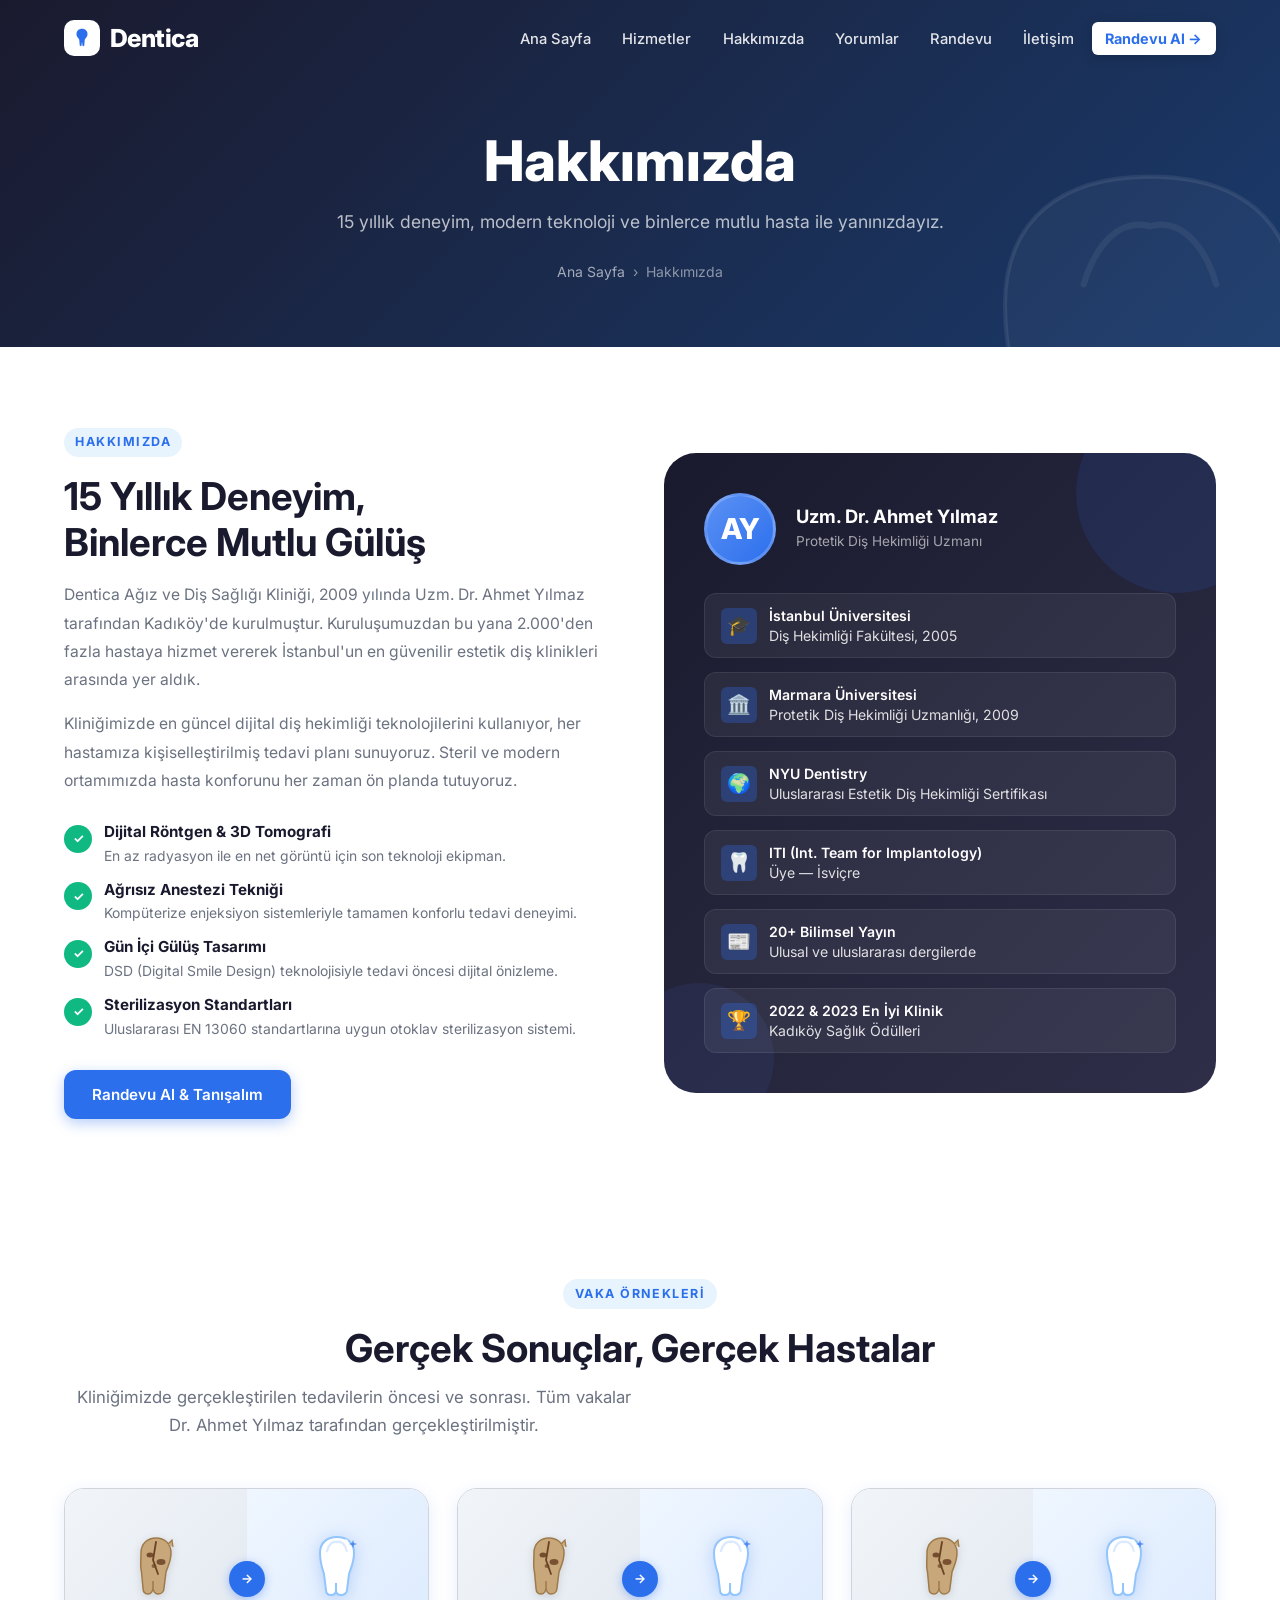
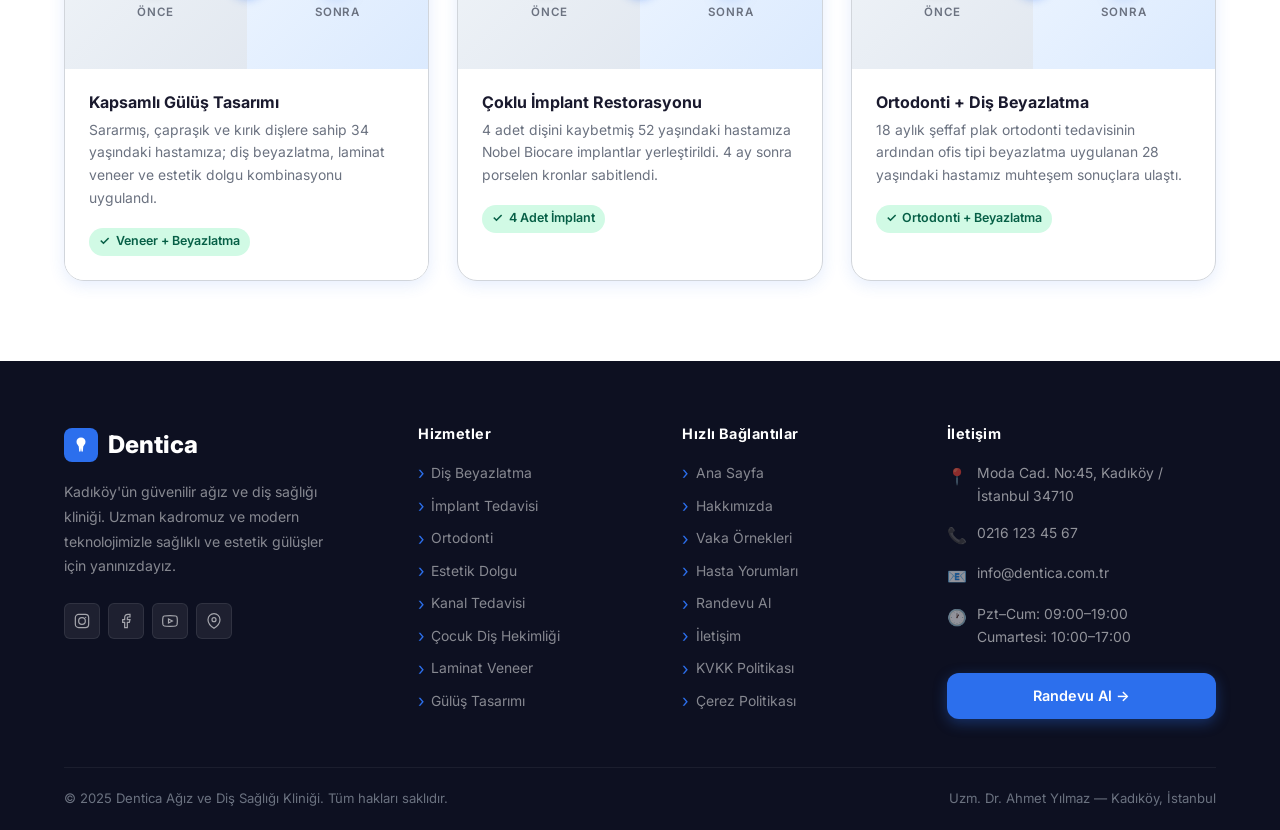
==== hakkimizda.html @ 95820d21 "Çok sayfalı yapıya geçildi, header temizlendi - Thermal teeth header'dan kaldırıldı - Sayfa arka pla" ====
<!DOCTYPE html>
<html lang="tr">
<head>
  <meta charset="UTF-8" />
  <meta name="viewport" content="width=device-width, initial-scale=1.0" />
  <meta name="description" content="Dentica hakkında — Kadıköy'de 15 yıldır hizmet veren Uzm. Dr. Ahmet Yılmaz ve ekibimizle tanışın." />
  <meta name="keywords" content="dentica hakkında, dr ahmet yılmaz, kadıköy diş kliniği, vaka örnekleri, önce sonra" />
  <meta property="og:title" content="Hakkımızda | Dentica Ağız ve Diş Sağlığı" />
  <meta property="og:description" content="15 yıllık deneyim ve binlerce mutlu hasta. Dentica kliniği ve uzman kadromuz hakkında bilgi alın." />
  <meta property="og:type" content="website" />
  <title>Hakkımızda | Dentica</title>
  <link rel="preconnect" href="https://fonts.googleapis.com" />
  <link rel="preconnect" href="https://fonts.gstatic.com" crossorigin />
  <link href="https://fonts.googleapis.com/css2?family=Inter:wght@400;500;600;700;800&display=swap" rel="stylesheet" />
  <link rel="stylesheet" href="css/style.css" />
  <style>
    body { font-family: 'Inter', var(--font-sans); }
  </style>
</head>
<body>

<!-- Decorative background tooth -->
<div class="bg-tooth-deco" aria-hidden="true">
  <svg viewBox="0 0 200 280" fill="none" xmlns="http://www.w3.org/2000/svg">
    <path d="M30 70C30 28 58 8 100 8C142 8 170 28 170 70C170 104 158 124 150 148L142 232C142 244 132 252 120 252C108 252 102 244 102 232L102 200L102 232C102 244 92 252 80 252C68 252 58 244 58 232L50 148C42 124 30 104 30 70Z" fill="white" fill-opacity="0.04" stroke="white" stroke-opacity="0.08" stroke-width="2"/>
    <path d="M68 60C74 40 86 28 100 32C114 28 126 40 132 60" stroke="white" stroke-opacity="0.06" stroke-width="3" fill="none" stroke-linecap="round"/>
  </svg>
</div>

<!-- ═══════════════════════════════════════════════════════════
     HEADER / NAVIGATION
═══════════════════════════════════════════════════════════ -->
<header id="header" role="banner">
  <div class="container">
    <nav class="nav-inner" role="navigation" aria-label="Ana navigasyon">

      <a href="index.html" class="nav-logo" aria-label="Dentica Ana Sayfa">
        <div class="logo-icon">
          <svg width="22" height="22" viewBox="0 0 24 24" fill="none">
            <path d="M12 2C8.5 2 6 4.5 6 7.5c0 1.5.5 3 1.5 4L9 14l.5 6c0 .5.5 1 1 1s1-.5 1-1l.5-4 .5 4c0 .5.5 1 1 1s1-.5 1-1L15 14l1.5-2.5c1-1 1.5-2.5 1.5-4C18 4.5 15.5 2 12 2z" fill="#2C6FED"/>
          </svg>
        </div>
        Dentica
      </a>

      <ul class="nav-links" role="list">
        <li><a href="index.html">Ana Sayfa</a></li>
        <li><a href="hizmetler.html">Hizmetler</a></li>
        <li><a href="hakkimizda.html">Hakkımızda</a></li>
        <li><a href="yorumlar.html">Yorumlar</a></li>
        <li><a href="randevu.html">Randevu</a></li>
        <li><a href="iletisim.html">İletişim</a></li>
        <li><a href="randevu.html" class="nav-cta">Randevu Al →</a></li>
      </ul>

      <button class="hamburger" id="hamburger" aria-label="Menüyü aç/kapat" aria-expanded="false">
        <span></span>
        <span></span>
        <span></span>
      </button>

    </nav>
  </div>
</header>

<!-- Mobile Navigation Overlay -->
<nav class="mobile-nav" id="mobileNav" aria-label="Mobil navigasyon">
  <a href="index.html">Ana Sayfa</a>
  <a href="hizmetler.html">Hizmetler</a>
  <a href="hakkimizda.html">Hakkımızda</a>
  <a href="yorumlar.html">Yorumlar</a>
  <a href="hakkimizda.html#beforeafter">Vaka Örnekleri</a>
  <a href="iletisim.html">İletişim</a>
  <a href="randevu.html" class="btn btn-primary btn-lg">Randevu Al →</a>
</nav>


<!-- ═══════════════════════════════════════════════════════════
     PAGE HERO BANNER
═══════════════════════════════════════════════════════════ -->
<section class="page-hero-banner">
  <div class="container">
    <h1 class="page-hero-title">Hakkımızda</h1>
    <p class="page-hero-sub">15 yıllık deneyim, modern teknoloji ve binlerce mutlu hasta ile yanınızdayız.</p>
    <nav class="breadcrumb" aria-label="Breadcrumb">
      <a href="index.html">Ana Sayfa</a>
      <span aria-hidden="true">›</span>
      <span>Hakkımızda</span>
    </nav>
  </div>
</section>


<!-- ═══════════════════════════════════════════════════════════
     ABOUT
═══════════════════════════════════════════════════════════ -->
<section id="about" aria-labelledby="about-title">
  <div class="container">
    <div class="grid-2">

      <!-- Left: Text -->
      <div class="about-text reveal-left">
        <span class="section-label">Hakkımızda</span>
        <h2 class="section-title" id="about-title">
          15 Yıllık Deneyim,<br>Binlerce Mutlu Gülüş
        </h2>
        <p>
          Dentica Ağız ve Diş Sağlığı Kliniği, 2009 yılında Uzm. Dr. Ahmet Yılmaz tarafından Kadıköy'de kurulmuştur. Kuruluşumuzdan bu yana 2.000'den fazla hastaya hizmet vererek İstanbul'un en güvenilir estetik diş klinikleri arasında yer aldık.
        </p>
        <p>
          Kliniğimizde en güncel dijital diş hekimliği teknolojilerini kullanıyor, her hastamıza kişiselleştirilmiş tedavi planı sunuyoruz. Steril ve modern ortamımızda hasta konforunu her zaman ön planda tutuyoruz.
        </p>

        <div class="about-features">
          <div class="about-feature">
            <div class="about-feature-icon" aria-hidden="true">✓</div>
            <div class="about-feature-text">
              <h4>Dijital Röntgen &amp; 3D Tomografi</h4>
              <p>En az radyasyon ile en net görüntü için son teknoloji ekipman.</p>
            </div>
          </div>
          <div class="about-feature">
            <div class="about-feature-icon" aria-hidden="true">✓</div>
            <div class="about-feature-text">
              <h4>Ağrısız Anestezi Tekniği</h4>
              <p>Kompüterize enjeksiyon sistemleriyle tamamen konforlu tedavi deneyimi.</p>
            </div>
          </div>
          <div class="about-feature">
            <div class="about-feature-icon" aria-hidden="true">✓</div>
            <div class="about-feature-text">
              <h4>Gün İçi Gülüş Tasarımı</h4>
              <p>DSD (Digital Smile Design) teknolojisiyle tedavi öncesi dijital önizleme.</p>
            </div>
          </div>
          <div class="about-feature">
            <div class="about-feature-icon" aria-hidden="true">✓</div>
            <div class="about-feature-text">
              <h4>Sterilizasyon Standartları</h4>
              <p>Uluslararası EN 13060 standartlarına uygun otoklav sterilizasyon sistemi.</p>
            </div>
          </div>
        </div>

        <a href="randevu.html" class="btn btn-primary">
          Randevu Al &amp; Tanışalım
        </a>
      </div>

      <!-- Right: Credentials Box -->
      <div class="reveal-right">
        <div class="credentials-box">
          <div class="doctor-info">
            <div class="doctor-avatar" aria-hidden="true">AY</div>
            <div class="doctor-meta">
              <h3>Uzm. Dr. Ahmet Yılmaz</h3>
              <p>Protetik Diş Hekimliği Uzmanı</p>
            </div>
          </div>

          <div class="credentials-list" role="list">

            <div class="credential-item" role="listitem">
              <div class="cred-icon" aria-hidden="true">🎓</div>
              <div class="cred-text">
                <strong>İstanbul Üniversitesi</strong><br>
                Diş Hekimliği Fakültesi, 2005
              </div>
            </div>

            <div class="credential-item" role="listitem">
              <div class="cred-icon" aria-hidden="true">🏛️</div>
              <div class="cred-text">
                <strong>Marmara Üniversitesi</strong><br>
                Protetik Diş Hekimliği Uzmanlığı, 2009
              </div>
            </div>

            <div class="credential-item" role="listitem">
              <div class="cred-icon" aria-hidden="true">🌍</div>
              <div class="cred-text">
                <strong>NYU Dentistry</strong><br>
                Uluslararası Estetik Diş Hekimliği Sertifikası
              </div>
            </div>

            <div class="credential-item" role="listitem">
              <div class="cred-icon" aria-hidden="true">🦷</div>
              <div class="cred-text">
                <strong>ITI (Int. Team for Implantology)</strong><br>
                Üye — İsviçre
              </div>
            </div>

            <div class="credential-item" role="listitem">
              <div class="cred-icon" aria-hidden="true">📰</div>
              <div class="cred-text">
                <strong>20+ Bilimsel Yayın</strong><br>
                Ulusal ve uluslararası dergilerde
              </div>
            </div>

            <div class="credential-item" role="listitem">
              <div class="cred-icon" aria-hidden="true">🏆</div>
              <div class="cred-text">
                <strong>2022 &amp; 2023 En İyi Klinik</strong><br>
                Kadıköy Sağlık Ödülleri
              </div>
            </div>

          </div>
        </div>
      </div>

    </div>
  </div>
</section>


<!-- ═══════════════════════════════════════════════════════════
     BEFORE / AFTER
═══════════════════════════════════════════════════════════ -->
<section id="beforeafter" aria-labelledby="ba-title">
  <div class="container">

    <div class="ba-header reveal">
      <span class="section-label">Vaka Örnekleri</span>
      <h2 class="section-title" id="ba-title">Gerçek Sonuçlar, Gerçek Hastalar</h2>
      <p class="section-subtitle">
        Kliniğimizde gerçekleştirilen tedavilerin öncesi ve sonrası. Tüm vakalar Dr. Ahmet Yılmaz tarafından gerçekleştirilmiştir.
      </p>
    </div>

    <div class="ba-grid stagger">

      <!-- Case 1 -->
      <article class="ba-card reveal">
        <div class="ba-visual">
          <div class="ba-before">
            <svg class="tooth-icon" viewBox="0 0 44 60" fill="none" xmlns="http://www.w3.org/2000/svg" aria-hidden="true">
              <path d="M7 17C7 7 14 2 22 2C30 2 37 7 37 17C37 25 34 30 32 36L30 52C30 56 27 58 24 58C21 58 19 55 19 52L19 45L19 52C19 55 17 58 14 58C11 58 9 56 9 52L7.5 36C6 30 7 25 7 17Z" fill="#C8A87A" stroke="#9E7A4A" stroke-width="1.5"/>
              <ellipse cx="16" cy="19" rx="3.5" ry="2.5" fill="#6B4226" opacity="0.9"/>
              <ellipse cx="27" cy="26" rx="4.5" ry="3" fill="#6B4226" opacity="0.85"/>
              <ellipse cx="20" cy="30" rx="2.5" ry="2" fill="#6B4226" opacity="0.7"/>
              <path d="M22 6L19 24L24 38" stroke="#6B4226" stroke-width="1.8" stroke-linecap="round" fill="none"/>
              <path d="M34 8L38 4L39 11" fill="#C8A87A" stroke="#9E7A4A" stroke-width="1.2"/>
            </svg>
            <p>Önce</p>
          </div>
          <div class="ba-divider" aria-hidden="true">→</div>
          <div class="ba-after">
            <svg class="tooth-icon" viewBox="0 0 44 60" fill="none" xmlns="http://www.w3.org/2000/svg" aria-hidden="true">
              <path d="M5 17C5 6 13 1 22 1C31 1 39 6 39 17C39 26 36 32 34 38L32 54C32 57 29 59 26 59C23 59 21 57 21 54L21 47L21 54C21 57 19 59 16 59C13 59 11 57 11 54L9 38C7 32 5 26 5 17Z" fill="white" stroke="#93C5FD" stroke-width="2"/>
              <path d="M12 15C14 8 18 5 22 6C26 5 30 8 32 15" stroke="#DBEAFE" stroke-width="2.5" fill="none" stroke-linecap="round"/>
              <path d="M31 5C34 10 35 18 34 24" stroke="white" stroke-width="3.5" stroke-linecap="round" opacity="0.9"/>
              <path d="M38 4L39 7L42 8L39 9L38 12L37 9L34 8L37 7Z" fill="#2C6FED" opacity="0.75"/>
            </svg>
            <p>Sonra</p>
          </div>
        </div>
        <div class="ba-content">
          <h4>Kapsamlı Gülüş Tasarımı</h4>
          <p>
            Sararmış, çapraşık ve kırık dişlere sahip 34 yaşındaki hastamıza; diş beyazlatma, laminat veneer ve estetik dolgu kombinasyonu uygulandı.
          </p>
          <span class="ba-badge">
            <span aria-hidden="true">✓</span> Veneer + Beyazlatma
          </span>
        </div>
      </article>

      <!-- Case 2 -->
      <article class="ba-card reveal">
        <div class="ba-visual">
          <div class="ba-before">
            <svg class="tooth-icon" viewBox="0 0 44 60" fill="none" xmlns="http://www.w3.org/2000/svg" aria-hidden="true">
              <path d="M7 17C7 7 14 2 22 2C30 2 37 7 37 17C37 25 34 30 32 36L30 52C30 56 27 58 24 58C21 58 19 55 19 52L19 45L19 52C19 55 17 58 14 58C11 58 9 56 9 52L7.5 36C6 30 7 25 7 17Z" fill="#C8A87A" stroke="#9E7A4A" stroke-width="1.5"/>
              <ellipse cx="16" cy="19" rx="3.5" ry="2.5" fill="#6B4226" opacity="0.9"/>
              <ellipse cx="27" cy="26" rx="4.5" ry="3" fill="#6B4226" opacity="0.85"/>
              <ellipse cx="20" cy="30" rx="2.5" ry="2" fill="#6B4226" opacity="0.7"/>
              <path d="M22 6L19 24L24 38" stroke="#6B4226" stroke-width="1.8" stroke-linecap="round" fill="none"/>
              <path d="M34 8L38 4L39 11" fill="#C8A87A" stroke="#9E7A4A" stroke-width="1.2"/>
            </svg>
            <p>Önce</p>
          </div>
          <div class="ba-divider" aria-hidden="true">→</div>
          <div class="ba-after">
            <svg class="tooth-icon" viewBox="0 0 44 60" fill="none" xmlns="http://www.w3.org/2000/svg" aria-hidden="true">
              <path d="M5 17C5 6 13 1 22 1C31 1 39 6 39 17C39 26 36 32 34 38L32 54C32 57 29 59 26 59C23 59 21 57 21 54L21 47L21 54C21 57 19 59 16 59C13 59 11 57 11 54L9 38C7 32 5 26 5 17Z" fill="white" stroke="#93C5FD" stroke-width="2"/>
              <path d="M12 15C14 8 18 5 22 6C26 5 30 8 32 15" stroke="#DBEAFE" stroke-width="2.5" fill="none" stroke-linecap="round"/>
              <path d="M31 5C34 10 35 18 34 24" stroke="white" stroke-width="3.5" stroke-linecap="round" opacity="0.9"/>
              <path d="M38 4L39 7L42 8L39 9L38 12L37 9L34 8L37 7Z" fill="#2C6FED" opacity="0.75"/>
            </svg>
            <p>Sonra</p>
          </div>
        </div>
        <div class="ba-content">
          <h4>Çoklu İmplant Restorasyonu</h4>
          <p>
            4 adet dişini kaybetmiş 52 yaşındaki hastamıza Nobel Biocare implantlar yerleştirildi. 4 ay sonra porselen kronlar sabitlendi.
          </p>
          <span class="ba-badge">
            <span aria-hidden="true">✓</span> 4 Adet İmplant
          </span>
        </div>
      </article>

      <!-- Case 3 -->
      <article class="ba-card reveal">
        <div class="ba-visual">
          <div class="ba-before">
            <svg class="tooth-icon" viewBox="0 0 44 60" fill="none" xmlns="http://www.w3.org/2000/svg" aria-hidden="true">
              <path d="M7 17C7 7 14 2 22 2C30 2 37 7 37 17C37 25 34 30 32 36L30 52C30 56 27 58 24 58C21 58 19 55 19 52L19 45L19 52C19 55 17 58 14 58C11 58 9 56 9 52L7.5 36C6 30 7 25 7 17Z" fill="#C8A87A" stroke="#9E7A4A" stroke-width="1.5"/>
              <ellipse cx="16" cy="19" rx="3.5" ry="2.5" fill="#6B4226" opacity="0.9"/>
              <ellipse cx="27" cy="26" rx="4.5" ry="3" fill="#6B4226" opacity="0.85"/>
              <ellipse cx="20" cy="30" rx="2.5" ry="2" fill="#6B4226" opacity="0.7"/>
              <path d="M22 6L19 24L24 38" stroke="#6B4226" stroke-width="1.8" stroke-linecap="round" fill="none"/>
              <path d="M34 8L38 4L39 11" fill="#C8A87A" stroke="#9E7A4A" stroke-width="1.2"/>
            </svg>
            <p>Önce</p>
          </div>
          <div class="ba-divider" aria-hidden="true">→</div>
          <div class="ba-after">
            <svg class="tooth-icon" viewBox="0 0 44 60" fill="none" xmlns="http://www.w3.org/2000/svg" aria-hidden="true">
              <path d="M5 17C5 6 13 1 22 1C31 1 39 6 39 17C39 26 36 32 34 38L32 54C32 57 29 59 26 59C23 59 21 57 21 54L21 47L21 54C21 57 19 59 16 59C13 59 11 57 11 54L9 38C7 32 5 26 5 17Z" fill="white" stroke="#93C5FD" stroke-width="2"/>
              <path d="M12 15C14 8 18 5 22 6C26 5 30 8 32 15" stroke="#DBEAFE" stroke-width="2.5" fill="none" stroke-linecap="round"/>
              <path d="M31 5C34 10 35 18 34 24" stroke="white" stroke-width="3.5" stroke-linecap="round" opacity="0.9"/>
              <path d="M38 4L39 7L42 8L39 9L38 12L37 9L34 8L37 7Z" fill="#2C6FED" opacity="0.75"/>
            </svg>
            <p>Sonra</p>
          </div>
        </div>
        <div class="ba-content">
          <h4>Ortodonti + Diş Beyazlatma</h4>
          <p>
            18 aylık şeffaf plak ortodonti tedavisinin ardından ofis tipi beyazlatma uygulanan 28 yaşındaki hastamız muhteşem sonuçlara ulaştı.
          </p>
          <span class="ba-badge">
            <span aria-hidden="true">✓</span> Ortodonti + Beyazlatma
          </span>
        </div>
      </article>

    </div>
  </div>
</section>


<!-- ═══════════════════════════════════════════════════════════
     FOOTER
═══════════════════════════════════════════════════════════ -->
<footer id="footer" role="contentinfo">
  <div class="container">
    <div class="footer-grid">

      <!-- Brand -->
      <div class="footer-brand">
        <a href="index.html" class="footer-logo" aria-label="Dentica Ana Sayfa">
          <div class="footer-logo-icon" aria-hidden="true">
            <svg width="18" height="18" viewBox="0 0 24 24" fill="none">
              <path d="M12 2C8.5 2 6 4.5 6 7.5c0 1.5.5 3 1.5 4L9 14l.5 6c0 .5.5 1 1 1s1-.5 1-1l.5-4 .5 4c0 .5.5 1 1 1s1-.5 1-1L15 14l1.5-2.5c1-1 1.5-2.5 1.5-4C18 4.5 15.5 2 12 2z" fill="white"/>
            </svg>
          </div>
          Dentica
        </a>
        <p>
          Kadıköy'ün güvenilir ağız ve diş sağlığı kliniği. Uzman kadromuz ve modern teknolojimizle sağlıklı ve estetik gülüşler için yanınızdayız.
        </p>

        <div class="footer-social" role="list" aria-label="Sosyal medya bağlantıları">
          <a href="#" class="social-link" aria-label="Instagram" role="listitem">
            <svg width="16" height="16" viewBox="0 0 24 24" fill="none" stroke="currentColor" stroke-width="1.8"><rect x="2" y="2" width="20" height="20" rx="5"/><circle cx="12" cy="12" r="5"/><circle cx="17.5" cy="6.5" r="1" fill="currentColor" stroke="none"/></svg>
          </a>
          <a href="#" class="social-link" aria-label="Facebook" role="listitem">
            <svg width="16" height="16" viewBox="0 0 24 24" fill="none" stroke="currentColor" stroke-width="1.8"><path d="M18 2h-3a5 5 0 0 0-5 5v3H7v4h3v8h4v-8h3l1-4h-4V7a1 1 0 0 1 1-1h3z"/></svg>
          </a>
          <a href="#" class="social-link" aria-label="YouTube" role="listitem">
            <svg width="16" height="16" viewBox="0 0 24 24" fill="none" stroke="currentColor" stroke-width="1.8"><path d="M22.54 6.42a2.78 2.78 0 0 0-1.95-1.96C18.88 4 12 4 12 4s-6.88 0-8.59.46A2.78 2.78 0 0 0 1.46 6.42 29 29 0 0 0 1 12a29 29 0 0 0 .46 5.58 2.78 2.78 0 0 0 1.95 1.97C5.12 20 12 20 12 20s6.88 0 8.59-.45a2.78 2.78 0 0 0 1.95-1.97A29 29 0 0 0 23 12a29 29 0 0 0-.46-5.58z"/><polygon points="9.75 15.02 15.5 12 9.75 8.98 9.75 15.02"/></svg>
          </a>
          <a href="#" class="social-link" aria-label="Google Maps" role="listitem">
            <svg width="16" height="16" viewBox="0 0 24 24" fill="none" stroke="currentColor" stroke-width="1.8"><path d="M21 10c0 7-9 13-9 13s-9-6-9-13a9 9 0 0 1 18 0z"/><circle cx="12" cy="10" r="3"/></svg>
          </a>
        </div>
      </div>

      <!-- Hizmetler -->
      <nav class="footer-col" aria-label="Hizmetler">
        <h4>Hizmetler</h4>
        <ul class="footer-links" role="list">
          <li><a href="hizmetler.html">Diş Beyazlatma</a></li>
          <li><a href="hizmetler.html">İmplant Tedavisi</a></li>
          <li><a href="hizmetler.html">Ortodonti</a></li>
          <li><a href="hizmetler.html">Estetik Dolgu</a></li>
          <li><a href="hizmetler.html">Kanal Tedavisi</a></li>
          <li><a href="hizmetler.html">Çocuk Diş Hekimliği</a></li>
          <li><a href="hizmetler.html">Laminat Veneer</a></li>
          <li><a href="hizmetler.html">Gülüş Tasarımı</a></li>
        </ul>
      </nav>

      <!-- Hızlı Bağlantılar -->
      <nav class="footer-col" aria-label="Hızlı bağlantılar">
        <h4>Hızlı Bağlantılar</h4>
        <ul class="footer-links" role="list">
          <li><a href="index.html">Ana Sayfa</a></li>
          <li><a href="hakkimizda.html">Hakkımızda</a></li>
          <li><a href="hakkimizda.html#beforeafter">Vaka Örnekleri</a></li>
          <li><a href="yorumlar.html">Hasta Yorumları</a></li>
          <li><a href="randevu.html">Randevu Al</a></li>
          <li><a href="iletisim.html">İletişim</a></li>
          <li><a href="#">KVKK Politikası</a></li>
          <li><a href="#">Çerez Politikası</a></li>
        </ul>
      </nav>

      <!-- İletişim -->
      <div class="footer-col">
        <h4>İletişim</h4>
        <address style="font-style:normal">
          <ul class="footer-contact-list" role="list">
            <li class="footer-contact-item">
              <span class="fc-icon" aria-hidden="true">📍</span>
              <span>Moda Cad. No:45, Kadıköy / İstanbul 34710</span>
            </li>
            <li class="footer-contact-item">
              <span class="fc-icon" aria-hidden="true">📞</span>
              <a href="tel:+902161234567">0216 123 45 67</a>
            </li>
            <li class="footer-contact-item">
              <span class="fc-icon" aria-hidden="true">📧</span>
              <a href="mailto:info@dentica.com.tr">info@dentica.com.tr</a>
            </li>
            <li class="footer-contact-item">
              <span class="fc-icon" aria-hidden="true">🕐</span>
              <span>Pzt–Cum: 09:00–19:00<br>Cumartesi: 10:00–17:00</span>
            </li>
          </ul>
        </address>

        <div style="margin-top:1.5rem">
          <a href="randevu.html" class="btn btn-primary" style="width:100%;justify-content:center;font-size:.9rem;padding:.7rem 1rem">
            Randevu Al →
          </a>
        </div>
      </div>

    </div><!-- /footer-grid -->

    <div class="footer-bottom">
      <p>© 2025 Dentica Ağız ve Diş Sağlığı Kliniği. Tüm hakları saklıdır.</p>
      <p>Uzm. Dr. Ahmet Yılmaz — Kadıköy, İstanbul</p>
    </div>

  </div>
</footer>


<!-- ── Scroll To Top Button ── -->
<button id="scrollTop" aria-label="Sayfanın başına dön" title="Başa dön">
  <svg width="18" height="18" viewBox="0 0 24 24" fill="none" stroke="currentColor" stroke-width="2.5" aria-hidden="true">
    <polyline points="18 15 12 9 6 15"/>
  </svg>
</button>


<script src="js/main.js"></script>
</body>
</html>
---- css/style.css ----
/* ============================================================
   Dentica - Ağız ve Diş Sağlığı Kliniği
   CSS Stylesheet — Premium Dental Clinic Theme
   ============================================================ */

/* ── CSS Custom Properties ─────────────────────────────────── */
:root {
  --primary:       #2C6FED;
  --primary-dark:  #1A4FA8;
  --primary-light: #5B91F4;
  --accent:        #E8F4FD;
  --accent-dark:   #C3DFF8;
  --white:         #FFFFFF;
  --dark:          #1A1A2E;
  --dark-mid:      #2E2E48;
  --gray:          #6B7280;
  --gray-light:    #F3F4F6;
  --gray-mid:      #D1D5DB;
  --success:       #10B981;
  --warning:       #F59E0B;
  --shadow-sm:     0 1px 3px rgba(0,0,0,.08);
  --shadow-md:     0 4px 16px rgba(44,111,237,.12);
  --shadow-lg:     0 10px 40px rgba(44,111,237,.18);
  --shadow-xl:     0 20px 60px rgba(26,26,46,.15);
  --radius-sm:     6px;
  --radius-md:     12px;
  --radius-lg:     20px;
  --radius-xl:     32px;
  --transition:    .3s cubic-bezier(.4,0,.2,1);
  --font-sans:     'Segoe UI', system-ui, -apple-system, sans-serif;
  --max-w:         1200px;
}

/* ── Reset & Base ───────────────────────────────────────────── */
*, *::before, *::after { box-sizing: border-box; margin: 0; padding: 0; }

html {
  scroll-behavior: smooth;
  font-size: 16px;
  -webkit-text-size-adjust: 100%;
}

body {
  font-family: var(--font-sans);
  color: var(--dark);
  background: var(--white);
  line-height: 1.65;
  overflow-x: hidden;
}

img { max-width: 100%; display: block; }

a {
  color: inherit;
  text-decoration: none;
  transition: color var(--transition);
}

ul { list-style: none; }

button {
  cursor: pointer;
  border: none;
  background: none;
  font-family: inherit;
}

input, textarea, select {
  font-family: inherit;
  font-size: 1rem;
}

/* ── Typography ─────────────────────────────────────────────── */
h1, h2, h3, h4, h5 {
  font-weight: 700;
  line-height: 1.2;
  color: var(--dark);
}

h1 { font-size: clamp(2rem, 5vw, 3.25rem); }
h2 { font-size: clamp(1.6rem, 3.5vw, 2.4rem); }
h3 { font-size: clamp(1.1rem, 2vw, 1.4rem); }
h4 { font-size: 1.1rem; }

p { color: var(--gray); }

.section-label {
  display: inline-block;
  font-size: .78rem;
  font-weight: 700;
  letter-spacing: .12em;
  text-transform: uppercase;
  color: var(--primary);
  background: var(--accent);
  padding: .35em .9em;
  border-radius: 50px;
  margin-bottom: 1rem;
}

.section-title {
  color: var(--dark);
  margin-bottom: .75rem;
}

.section-subtitle {
  color: var(--gray);
  font-size: 1.05rem;
  max-width: 580px;
  line-height: 1.7;
}

.text-center { text-align: center; }
.text-center .section-subtitle { margin-inline: auto; }

/* ── Layout Helpers ─────────────────────────────────────────── */
.container {
  width: 100%;
  max-width: var(--max-w);
  margin-inline: auto;
  padding-inline: 1.5rem;
}

section { padding: 5rem 0; }

.grid-2 { display: grid; grid-template-columns: 1fr 1fr; gap: 3rem; align-items: center; }
.grid-3 { display: grid; grid-template-columns: repeat(3,1fr); gap: 1.75rem; }
.grid-6 { display: grid; grid-template-columns: repeat(6,1fr); gap: 1.25rem; }

/* ── Buttons ────────────────────────────────────────────────── */
.btn {
  display: inline-flex;
  align-items: center;
  gap: .5rem;
  padding: .75rem 1.75rem;
  border-radius: var(--radius-md);
  font-size: .95rem;
  font-weight: 600;
  transition: all var(--transition);
  white-space: nowrap;
}

.btn-primary {
  background: var(--primary);
  color: var(--white);
  box-shadow: 0 4px 14px rgba(44,111,237,.35);
}

.btn-primary:hover {
  background: var(--primary-dark);
  box-shadow: 0 6px 20px rgba(44,111,237,.45);
  transform: translateY(-2px);
  color: var(--white);
}

.btn-outline {
  background: transparent;
  color: var(--white);
  border: 2px solid rgba(255,255,255,.6);
}

.btn-outline:hover {
  background: rgba(255,255,255,.12);
  border-color: var(--white);
  color: var(--white);
  transform: translateY(-2px);
}

.btn-outline-primary {
  background: transparent;
  color: var(--primary);
  border: 2px solid var(--primary);
}

.btn-outline-primary:hover {
  background: var(--primary);
  color: var(--white);
  transform: translateY(-2px);
}

.btn-lg { padding: .9rem 2.2rem; font-size: 1.05rem; }

/* ── Scroll Animations ──────────────────────────────────────── */
.reveal {
  opacity: 0;
  transform: translateY(30px);
  transition: opacity .65s ease, transform .65s ease;
}

.reveal.visible {
  opacity: 1;
  transform: none;
}

.reveal-left {
  opacity: 0;
  transform: translateX(-40px);
  transition: opacity .7s ease, transform .7s ease;
}

.reveal-left.visible {
  opacity: 1;
  transform: none;
}

.reveal-right {
  opacity: 0;
  transform: translateX(40px);
  transition: opacity .7s ease, transform .7s ease;
}

.reveal-right.visible {
  opacity: 1;
  transform: none;
}

/* stagger children */
.stagger > *:nth-child(1) { transition-delay: .05s; }
.stagger > *:nth-child(2) { transition-delay: .15s; }
.stagger > *:nth-child(3) { transition-delay: .25s; }
.stagger > *:nth-child(4) { transition-delay: .35s; }
.stagger > *:nth-child(5) { transition-delay: .45s; }
.stagger > *:nth-child(6) { transition-delay: .55s; }

/* ── Header / Navigation ────────────────────────────────────── */
#header {
  position: fixed;
  top: 0; left: 0; right: 0;
  z-index: 1000;
  transition: background var(--transition), box-shadow var(--transition), padding var(--transition);
  padding: 1.1rem 0;
}

/* ── Background Tooth Decoration ────────────────── */
.bg-tooth-deco {
  position: fixed;
  right: -80px;
  top: 50%;
  transform: translateY(-50%);
  width: 420px;
  height: 580px;
  pointer-events: none;
  z-index: 0;
  opacity: 1;
}
.bg-tooth-deco svg {
  width: 100%;
  height: 100%;
}

/* ── Page Hero Banner ────────────────────────────── */
.page-hero-banner {
  background: linear-gradient(135deg, var(--dark) 0%, #1a3a6b 100%);
  padding: 8rem 0 4rem;
  text-align: center;
}
.page-hero-title {
  color: var(--white);
  font-size: clamp(2rem, 5vw, 3.5rem);
  font-weight: 800;
  margin-bottom: 0.75rem;
}
.page-hero-sub {
  color: rgba(255,255,255,0.7);
  font-size: 1.1rem;
  margin-bottom: 1.5rem;
}
.breadcrumb {
  display: flex;
  align-items: center;
  justify-content: center;
  gap: 0.5rem;
  color: rgba(255,255,255,0.5);
  font-size: 0.875rem;
}
.breadcrumb a {
  color: rgba(255,255,255,0.6);
  text-decoration: none;
}
.breadcrumb a:hover { color: var(--white); }

#header.scrolled {
  background: rgba(255,255,255,.97);
  backdrop-filter: blur(12px);
  -webkit-backdrop-filter: blur(12px);
  box-shadow: 0 2px 20px rgba(0,0,0,.08);
  padding: .65rem 0;
}

.nav-inner {
  display: flex;
  align-items: center;
  justify-content: space-between;
  gap: 2rem;
}

.nav-logo {
  display: flex;
  align-items: center;
  gap: .6rem;
  font-size: 1.55rem;
  font-weight: 800;
  color: var(--white);
  letter-spacing: -.02em;
  transition: color var(--transition);
  flex-shrink: 0;
}

.nav-logo .logo-icon {
  width: 36px; height: 36px;
  background: var(--white);
  border-radius: 10px;
  display: flex; align-items: center; justify-content: center;
  font-size: 1.1rem;
  flex-shrink: 0;
  transition: background var(--transition);
}

#header.scrolled .nav-logo { color: var(--dark); }
#header.scrolled .nav-logo .logo-icon { background: var(--primary); }
#header.scrolled .nav-logo .logo-icon svg path { fill: var(--white); }

.nav-links {
  display: flex;
  align-items: center;
  gap: .25rem;
}

.nav-links a {
  padding: .5rem .85rem;
  border-radius: var(--radius-sm);
  font-size: .92rem;
  font-weight: 500;
  color: rgba(255,255,255,.88);
  transition: all var(--transition);
}

.nav-links a:hover,
.nav-links a.active {
  color: var(--white);
  background: rgba(255,255,255,.15);
}

#header.scrolled .nav-links a { color: var(--gray); }
#header.scrolled .nav-links a:hover,
#header.scrolled .nav-links a.active {
  color: var(--primary);
  background: var(--accent);
}

.nav-cta {
  padding: .55rem 1.4rem;
  background: var(--white);
  color: var(--primary) !important;
  border-radius: var(--radius-md);
  font-weight: 700 !important;
  font-size: .9rem !important;
  box-shadow: 0 3px 12px rgba(0,0,0,.15);
  transition: all var(--transition) !important;
}

.nav-cta:hover {
  background: var(--primary) !important;
  color: var(--white) !important;
  box-shadow: 0 6px 18px rgba(44,111,237,.4) !important;
  transform: translateY(-1px);
}

#header.scrolled .nav-cta {
  background: var(--primary);
  color: var(--white) !important;
}

#header.scrolled .nav-cta:hover {
  background: var(--primary-dark) !important;
}

/* Hamburger */
.hamburger {
  display: none;
  flex-direction: column;
  gap: 5px;
  padding: .4rem;
  border-radius: var(--radius-sm);
  transition: background var(--transition);
}

.hamburger span {
  display: block;
  width: 24px; height: 2px;
  background: var(--white);
  border-radius: 2px;
  transition: all var(--transition);
}

#header.scrolled .hamburger span { background: var(--dark); }

.hamburger.open span:nth-child(1) { transform: translateY(7px) rotate(45deg); }
.hamburger.open span:nth-child(2) { opacity: 0; transform: scaleX(0); }
.hamburger.open span:nth-child(3) { transform: translateY(-7px) rotate(-45deg); }

/* Mobile nav */
.mobile-nav {
  display: none;
  position: fixed;
  top: 0; left: 0; right: 0; bottom: 0;
  background: rgba(26,26,46,.97);
  backdrop-filter: blur(16px);
  z-index: 999;
  flex-direction: column;
  align-items: center;
  justify-content: center;
  gap: 1.5rem;
  opacity: 0;
  pointer-events: none;
  transition: opacity var(--transition);
}

.mobile-nav.open {
  display: flex;
  opacity: 1;
  pointer-events: all;
}

.mobile-nav a {
  color: var(--white);
  font-size: 1.5rem;
  font-weight: 600;
  padding: .5rem 1.5rem;
  border-radius: var(--radius-md);
  transition: all var(--transition);
}

.mobile-nav a:hover {
  background: rgba(44,111,237,.3);
  color: var(--primary-light);
}

.mobile-nav .btn-primary { margin-top: 1rem; font-size: 1.1rem; }

/* ── Hero ───────────────────────────────────────────────────── */
#hero {
  min-height: 100vh;
  display: flex;
  align-items: center;
  position: relative;
  overflow: hidden;
  background: linear-gradient(135deg, #0f1e47 0%, #1a3a7a 40%, #2c6fed 100%);
  padding-top: 80px;
}

.hero-bg-shapes {
  position: absolute;
  inset: 0;
  overflow: hidden;
  pointer-events: none;
}

.hero-shape {
  position: absolute;
  border-radius: 50%;
  opacity: .08;
  background: var(--white);
  animation: float 8s ease-in-out infinite;
}

.hero-shape-1 { width: 500px; height: 500px; top: -100px; right: -100px; animation-delay: 0s; }
.hero-shape-2 { width: 300px; height: 300px; bottom: -50px; left: 10%; animation-delay: -3s; }
.hero-shape-3 { width: 150px; height: 150px; top: 30%; right: 25%; animation-delay: -5s; opacity: .05; }

@keyframes float {
  0%, 100% { transform: translateY(0) rotate(0deg); }
  50% { transform: translateY(-25px) rotate(5deg); }
}

.hero-grid-lines {
  position: absolute;
  inset: 0;
  background-image:
    linear-gradient(rgba(255,255,255,.03) 1px, transparent 1px),
    linear-gradient(90deg, rgba(255,255,255,.03) 1px, transparent 1px);
  background-size: 60px 60px;
}

.hero-content {
  position: relative;
  z-index: 2;
  display: grid;
  grid-template-columns: 1fr 1fr;
  gap: 4rem;
  align-items: center;
  width: 100%;
  max-width: var(--max-w);
  margin-inline: auto;
  padding-inline: 1.5rem;
  padding-block: 4rem;
}

.hero-badge {
  display: inline-flex;
  align-items: center;
  gap: .5rem;
  background: rgba(255,255,255,.12);
  border: 1px solid rgba(255,255,255,.2);
  border-radius: 50px;
  padding: .45rem 1rem;
  font-size: .82rem;
  font-weight: 600;
  color: rgba(255,255,255,.9);
  letter-spacing: .05em;
  margin-bottom: 1.5rem;
  backdrop-filter: blur(8px);
}

.hero-badge .dot {
  width: 8px; height: 8px;
  background: #4ade80;
  border-radius: 50%;
  animation: pulse-dot 2s infinite;
}

@keyframes pulse-dot {
  0%, 100% { opacity: 1; transform: scale(1); }
  50% { opacity: .7; transform: scale(1.3); }
}

.hero-title {
  color: var(--white);
  font-size: clamp(2.2rem, 4.5vw, 3.6rem);
  line-height: 1.1;
  margin-bottom: 1.25rem;
}

.hero-title .highlight {
  color: #7ec8f7;
  position: relative;
  display: inline-block;
}

.hero-title .highlight::after {
  content: '';
  position: absolute;
  bottom: 2px; left: 0; right: 0;
  height: 3px;
  background: linear-gradient(90deg, #7ec8f7, transparent);
  border-radius: 2px;
}

/* ── Yeniden Typewriter ────────────────────────── */
.yeniden-cursor {
  display: inline-block;
  color: #7ec8f7;
  font-weight: 300;
  animation: cur-blink 0.65s step-end infinite;
  margin-left: 2px;
}
@keyframes cur-blink {
  0%, 100% { opacity: 1; }
  50%       { opacity: 0; }
}
/* ── Before/After Diş İkonları ─────────────────── */
.tooth-icon {
  width: 46px;
  height: 60px;
  display: block;
  filter: drop-shadow(0 2px 4px rgba(0,0,0,.12));
}
.ba-after .tooth-icon {
  filter: drop-shadow(0 2px 8px rgba(44,111,237,.25));
}

.hero-subtitle {
  color: rgba(255,255,255,.75);
  font-size: 1.1rem;
  line-height: 1.75;
  margin-bottom: 2rem;
  max-width: 480px;
}

.hero-actions {
  display: flex;
  gap: 1rem;
  flex-wrap: wrap;
}

.hero-stats {
  display: flex;
  gap: 1.5rem;
  margin-top: 2.5rem;
  flex-wrap: wrap;
}

.hero-stat {
  text-align: center;
}

.hero-stat .value {
  display: block;
  font-size: 1.6rem;
  font-weight: 800;
  color: var(--white);
  line-height: 1.1;
}

.hero-stat .label {
  font-size: .78rem;
  color: rgba(255,255,255,.6);
  font-weight: 500;
  letter-spacing: .04em;
}

.hero-stat + .hero-stat {
  border-left: 1px solid rgba(255,255,255,.15);
  padding-left: 1.5rem;
}

/* Hero visual */
.hero-visual {
  display: flex;
  justify-content: center;
  align-items: center;
  position: relative;
}

.hero-card-main {
  background: rgba(255,255,255,.1);
  border: 1px solid rgba(255,255,255,.2);
  backdrop-filter: blur(20px);
  border-radius: var(--radius-xl);
  padding: 2.5rem;
  text-align: center;
  max-width: 360px;
  width: 100%;
  position: relative;
  animation: card-float 6s ease-in-out infinite;
}

@keyframes card-float {
  0%, 100% { transform: translateY(0); }
  50% { transform: translateY(-12px); }
}

.hero-card-icon {
  width: 90px; height: 90px;
  background: linear-gradient(135deg, var(--primary-light), var(--primary));
  border-radius: var(--radius-lg);
  display: flex; align-items: center; justify-content: center;
  font-size: 2.5rem;
  margin: 0 auto 1.25rem;
  box-shadow: 0 8px 24px rgba(44,111,237,.4);
}

.hero-card-main h3 { color: var(--white); font-size: 1.25rem; margin-bottom: .5rem; }
.hero-card-main p { color: rgba(255,255,255,.7); font-size: .9rem; margin-bottom: 1.5rem; }

.hero-card-stars { color: #fbbf24; font-size: 1.1rem; margin-bottom: .35rem; letter-spacing: .1em; }
.hero-card-rating { color: rgba(255,255,255,.8); font-size: .82rem; }

.hero-badge-float {
  position: absolute;
  background: var(--white);
  border-radius: var(--radius-md);
  padding: .75rem 1rem;
  box-shadow: var(--shadow-lg);
  display: flex;
  align-items: center;
  gap: .6rem;
  font-size: .82rem;
  font-weight: 600;
  color: var(--dark);
  animation: badge-float 5s ease-in-out infinite;
}

@keyframes badge-float {
  0%, 100% { transform: translateY(0) rotate(-2deg); }
  50% { transform: translateY(-8px) rotate(2deg); }
}

.hero-badge-float.top { top: -20px; left: -30px; animation-delay: -2s; }
.hero-badge-float.bottom { bottom: -15px; right: -20px; animation-delay: -1s; }
.hero-badge-float .badge-icon { font-size: 1.4rem; }

/* ── Stats Bar ──────────────────────────────────────────────── */
#stats {
  background: var(--dark);
  padding: 2.75rem 0;
}

.stats-grid {
  display: grid;
  grid-template-columns: repeat(4, 1fr);
  gap: 1rem;
}

.stat-item {
  display: flex;
  align-items: center;
  gap: 1rem;
  padding: 1.25rem 1.5rem;
  border-radius: var(--radius-md);
  background: rgba(255,255,255,.04);
  border: 1px solid rgba(255,255,255,.07);
  transition: all var(--transition);
}

.stat-item:hover {
  background: rgba(44,111,237,.15);
  border-color: rgba(44,111,237,.3);
  transform: translateY(-3px);
}

.stat-icon {
  width: 48px; height: 48px;
  background: linear-gradient(135deg, var(--primary), var(--primary-dark));
  border-radius: var(--radius-sm);
  display: flex; align-items: center; justify-content: center;
  font-size: 1.4rem;
  flex-shrink: 0;
}

.stat-number {
  font-size: 1.85rem;
  font-weight: 800;
  color: var(--white);
  line-height: 1;
}

.stat-label {
  font-size: .8rem;
  color: rgba(255,255,255,.5);
  margin-top: .2rem;
  font-weight: 500;
  letter-spacing: .03em;
}

/* ── Services ───────────────────────────────────────────────── */
#services {
  background: var(--gray-light);
}

.services-header {
  text-align: center;
  margin-bottom: 3.5rem;
}

.services-grid {
  display: grid;
  grid-template-columns: repeat(3, 1fr);
  gap: 1.5rem;
}

.service-card {
  background: var(--white);
  border-radius: var(--radius-lg);
  padding: 2rem 1.75rem;
  box-shadow: var(--shadow-sm);
  transition: all var(--transition);
  border: 1px solid transparent;
  cursor: default;
  position: relative;
  overflow: hidden;
}

.service-card::before {
  content: '';
  position: absolute;
  top: 0; left: 0; right: 0;
  height: 3px;
  background: linear-gradient(90deg, var(--primary), var(--primary-light));
  transform: scaleX(0);
  transition: transform var(--transition);
  transform-origin: left;
}

.service-card:hover {
  box-shadow: var(--shadow-lg);
  border-color: var(--accent-dark);
  transform: translateY(-6px);
}

.service-card:hover::before { transform: scaleX(1); }

.service-icon {
  width: 60px; height: 60px;
  background: var(--accent);
  border-radius: var(--radius-md);
  display: flex; align-items: center; justify-content: center;
  font-size: 1.6rem;
  margin-bottom: 1.25rem;
  transition: all var(--transition);
}

.service-card:hover .service-icon {
  background: var(--primary);
  transform: scale(1.08);
}

.service-card h3 {
  font-size: 1.1rem;
  margin-bottom: .5rem;
  color: var(--dark);
}

.service-card p {
  font-size: .9rem;
  line-height: 1.65;
  color: var(--gray);
}

.service-link {
  display: inline-flex;
  align-items: center;
  gap: .4rem;
  margin-top: 1rem;
  font-size: .85rem;
  font-weight: 600;
  color: var(--primary);
  transition: gap var(--transition);
}

.service-link:hover { gap: .7rem; color: var(--primary-dark); }

/* ── About ──────────────────────────────────────────────────── */
#about {
  background: var(--white);
}

.about-text .section-label { margin-bottom: 1rem; }
.about-text h2 { margin-bottom: 1rem; }

.about-text p {
  font-size: .98rem;
  line-height: 1.8;
  margin-bottom: 1rem;
}

.about-features {
  display: flex;
  flex-direction: column;
  gap: .75rem;
  margin: 1.75rem 0;
}

.about-feature {
  display: flex;
  align-items: flex-start;
  gap: .75rem;
}

.about-feature-icon {
  width: 28px; height: 28px;
  background: var(--success);
  border-radius: 50%;
  display: flex; align-items: center; justify-content: center;
  color: var(--white);
  font-size: .8rem;
  font-weight: 700;
  flex-shrink: 0;
  margin-top: .1rem;
}

.about-feature-text h4 { font-size: .95rem; margin-bottom: .15rem; color: var(--dark); }
.about-feature-text p { font-size: .87rem; margin: 0; }

/* Credentials box */
.credentials-box {
  background: linear-gradient(135deg, var(--dark) 0%, var(--dark-mid) 100%);
  border-radius: var(--radius-xl);
  padding: 2.5rem;
  color: var(--white);
  position: relative;
  overflow: hidden;
}

.credentials-box::before {
  content: '';
  position: absolute;
  top: -60px; right: -60px;
  width: 200px; height: 200px;
  background: var(--primary);
  border-radius: 50%;
  opacity: .12;
}

.credentials-box::after {
  content: '';
  position: absolute;
  bottom: -40px; left: -40px;
  width: 150px; height: 150px;
  background: var(--primary-light);
  border-radius: 50%;
  opacity: .08;
}

.doctor-info {
  display: flex;
  align-items: center;
  gap: 1.25rem;
  margin-bottom: 1.75rem;
  position: relative; z-index: 1;
}

.doctor-avatar {
  width: 72px; height: 72px;
  background: linear-gradient(135deg, var(--primary-light), var(--primary));
  border-radius: 50%;
  display: flex; align-items: center; justify-content: center;
  font-size: 1.8rem;
  font-weight: 800;
  color: var(--white);
  flex-shrink: 0;
  border: 3px solid rgba(255,255,255,.2);
}

.doctor-meta h3 { color: var(--white); font-size: 1.15rem; margin-bottom: .2rem; }
.doctor-meta p { color: rgba(255,255,255,.6); font-size: .85rem; margin: 0; }

.credentials-list {
  display: flex;
  flex-direction: column;
  gap: .85rem;
  position: relative; z-index: 1;
}

.credential-item {
  display: flex;
  align-items: center;
  gap: .75rem;
  padding: .75rem 1rem;
  background: rgba(255,255,255,.06);
  border-radius: var(--radius-md);
  border: 1px solid rgba(255,255,255,.08);
}

.credential-item .cred-icon {
  font-size: 1.2rem;
  width: 36px; height: 36px;
  background: rgba(44,111,237,.3);
  border-radius: var(--radius-sm);
  display: flex; align-items: center; justify-content: center;
  flex-shrink: 0;
}

.credential-item .cred-text {
  font-size: .88rem;
  color: rgba(255,255,255,.85);
  line-height: 1.4;
}

.credential-item .cred-text strong { color: var(--white); font-weight: 600; }

/* ── Treatments ─────────────────────────────────────────────── */
#treatments {
  background: var(--accent);
}

.treatments-tabs {
  display: flex;
  gap: .5rem;
  margin-bottom: 2.5rem;
  background: var(--white);
  border-radius: var(--radius-lg);
  padding: .4rem;
  box-shadow: var(--shadow-sm);
  flex-wrap: wrap;
}

.tab-btn {
  flex: 1;
  padding: .75rem 1.5rem;
  border-radius: var(--radius-md);
  font-size: .92rem;
  font-weight: 600;
  color: var(--gray);
  transition: all var(--transition);
  text-align: center;
  min-width: 120px;
}

.tab-btn.active,
.tab-btn:hover {
  background: var(--primary);
  color: var(--white);
  box-shadow: 0 4px 12px rgba(44,111,237,.3);
}

.tab-panel {
  display: none;
}

.tab-panel.active {
  display: grid;
  grid-template-columns: 1fr 1fr;
  gap: 3rem;
  align-items: start;
}

.treatment-info h3 {
  font-size: 1.5rem;
  margin-bottom: .75rem;
  color: var(--dark);
}

.treatment-info p {
  font-size: .97rem;
  line-height: 1.8;
  margin-bottom: 1.5rem;
}

.treatment-advantages h4 {
  font-size: 1rem;
  color: var(--dark);
  margin-bottom: .85rem;
  display: flex;
  align-items: center;
  gap: .5rem;
}

.treatment-advantages ul {
  display: flex;
  flex-direction: column;
  gap: .6rem;
}

.treatment-advantages li {
  display: flex;
  align-items: flex-start;
  gap: .6rem;
  font-size: .9rem;
  color: var(--gray);
}

.treatment-advantages li::before {
  content: '✓';
  color: var(--success);
  font-weight: 700;
  flex-shrink: 0;
  margin-top: .05rem;
}

.treatment-faq h4 {
  font-size: 1rem;
  color: var(--dark);
  margin-bottom: 1rem;
  margin-top: 1.75rem;
}

.faq-item {
  border: 1px solid var(--accent-dark);
  border-radius: var(--radius-md);
  margin-bottom: .5rem;
  overflow: hidden;
  background: var(--white);
}

.faq-q {
  width: 100%;
  display: flex;
  align-items: center;
  justify-content: space-between;
  padding: 1rem 1.25rem;
  font-size: .9rem;
  font-weight: 600;
  color: var(--dark);
  text-align: left;
  transition: background var(--transition);
}

.faq-q:hover { background: var(--accent); }

.faq-q .faq-icon {
  font-size: .8rem;
  transition: transform var(--transition);
  color: var(--primary);
  flex-shrink: 0;
}

.faq-q.open .faq-icon { transform: rotate(180deg); }

.faq-a {
  display: none;
  padding: 0 1.25rem 1rem;
  font-size: .875rem;
  color: var(--gray);
  line-height: 1.7;
}

.faq-a.open { display: block; }

.treatment-visual {
  position: relative;
}

.treatment-card-visual {
  background: var(--white);
  border-radius: var(--radius-xl);
  padding: 2.25rem;
  box-shadow: var(--shadow-md);
  text-align: center;
}

.treatment-big-icon {
  font-size: 5rem;
  margin-bottom: 1.25rem;
  display: block;
}

.treatment-card-visual h4 {
  font-size: 1.2rem;
  color: var(--dark);
  margin-bottom: .5rem;
}

.treatment-card-visual p { font-size: .9rem; margin-bottom: 1.5rem; }

.treatment-meta-grid {
  display: grid;
  grid-template-columns: 1fr 1fr;
  gap: .75rem;
  margin-top: 1rem;
}

.treatment-meta-item {
  background: var(--accent);
  border-radius: var(--radius-md);
  padding: .85rem;
  text-align: center;
}

.treatment-meta-item .meta-val {
  font-size: 1.1rem;
  font-weight: 700;
  color: var(--primary);
  display: block;
}

.treatment-meta-item .meta-key {
  font-size: .75rem;
  color: var(--gray);
  font-weight: 500;
}

/* ── Before/After ───────────────────────────────────────────── */
#beforeafter {
  background: var(--white);
}

.ba-header { text-align: center; margin-bottom: 3rem; }

.ba-grid {
  display: grid;
  grid-template-columns: repeat(3, 1fr);
  gap: 1.75rem;
}

.ba-card {
  border-radius: var(--radius-lg);
  overflow: hidden;
  box-shadow: var(--shadow-md);
  transition: all var(--transition);
  border: 1px solid var(--gray-mid);
}

.ba-card:hover {
  transform: translateY(-6px);
  box-shadow: var(--shadow-xl);
}

.ba-visual {
  display: grid;
  grid-template-columns: 1fr 1fr;
  height: 180px;
  position: relative;
}

.ba-before, .ba-after {
  display: flex;
  align-items: center;
  justify-content: center;
  flex-direction: column;
  gap: .4rem;
  padding: 1.25rem;
  position: relative;
}

.ba-before {
  background: linear-gradient(135deg, #f1f5f9, #e2e8f0);
}

.ba-after {
  background: linear-gradient(135deg, #eff6ff, #dbeafe);
}

.ba-before span, .ba-after span { font-size: 2.2rem; }
.ba-before p, .ba-after p {
  font-size: .72rem;
  font-weight: 600;
  text-transform: uppercase;
  letter-spacing: .08em;
  margin: 0;
  color: var(--gray);
}

.ba-divider {
  position: absolute;
  left: 50%; top: 50%;
  transform: translate(-50%,-50%);
  width: 36px; height: 36px;
  background: var(--primary);
  border-radius: 50%;
  display: flex; align-items: center; justify-content: center;
  color: var(--white);
  font-size: .8rem;
  font-weight: 700;
  box-shadow: 0 2px 10px rgba(44,111,237,.4);
  z-index: 2;
}

.ba-content {
  padding: 1.5rem;
  background: var(--white);
}

.ba-content h4 {
  font-size: 1rem;
  margin-bottom: .4rem;
  color: var(--dark);
}

.ba-content p {
  font-size: .87rem;
  color: var(--gray);
  margin-bottom: 1rem;
}

.ba-badge {
  display: inline-flex;
  align-items: center;
  gap: .35rem;
  background: #d1fae5;
  color: #065f46;
  border-radius: 50px;
  padding: .3em .8em;
  font-size: .78rem;
  font-weight: 600;
}

/* ── Testimonials ───────────────────────────────────────────── */
#testimonials {
  background: linear-gradient(135deg, #f0f7ff 0%, var(--accent) 100%);
}

.testimonials-header { text-align: center; margin-bottom: 3rem; }

.testimonials-track-wrap {
  overflow: hidden;
  position: relative;
  border-radius: var(--radius-lg);
}

.testimonials-track-wrap::before,
.testimonials-track-wrap::after {
  content: '';
  position: absolute;
  top: 0; bottom: 0;
  width: 80px;
  z-index: 2;
  pointer-events: none;
}

.testimonials-track-wrap::before {
  left: 0;
  background: linear-gradient(90deg, #f0f7ff, transparent);
}

.testimonials-track-wrap::after {
  right: 0;
  background: linear-gradient(-90deg, #f0f7ff, transparent);
}

.testimonials-track {
  display: flex;
  gap: 1.5rem;
  animation: scroll-left 40s linear infinite;
  width: max-content;
}

.testimonials-track:hover { animation-play-state: paused; }

@keyframes scroll-left {
  from { transform: translateX(0); }
  to   { transform: translateX(-50%); }
}

.testimonial-card {
  background: var(--white);
  border-radius: var(--radius-lg);
  padding: 1.75rem;
  box-shadow: var(--shadow-md);
  width: 300px;
  flex-shrink: 0;
  border: 1px solid rgba(44,111,237,.08);
  transition: all var(--transition);
}

.testimonial-card:hover {
  box-shadow: var(--shadow-lg);
  transform: translateY(-4px);
}

.t-header {
  display: flex;
  align-items: center;
  gap: .85rem;
  margin-bottom: 1rem;
}

.t-avatar {
  width: 46px; height: 46px;
  border-radius: 50%;
  background: linear-gradient(135deg, var(--primary), var(--primary-dark));
  display: flex; align-items: center; justify-content: center;
  color: var(--white);
  font-size: 1rem;
  font-weight: 700;
  flex-shrink: 0;
}

.t-name { font-size: .95rem; font-weight: 700; color: var(--dark); margin-bottom: .15rem; }
.t-date { font-size: .78rem; color: var(--gray); }

.t-stars { color: #f59e0b; font-size: .95rem; letter-spacing: .08em; margin-bottom: .75rem; }

.t-quote {
  font-size: .9rem;
  color: var(--gray);
  line-height: 1.7;
  font-style: italic;
  position: relative;
}

.t-quote::before {
  content: '"';
  font-size: 3rem;
  color: var(--accent-dark);
  font-style: normal;
  line-height: 0;
  vertical-align: -.5em;
  margin-right: .15em;
}

.t-service-tag {
  display: inline-block;
  margin-top: .85rem;
  background: var(--accent);
  color: var(--primary);
  border-radius: 50px;
  padding: .25em .75em;
  font-size: .75rem;
  font-weight: 600;
}

/* ── Appointment Form ───────────────────────────────────────── */
#appointment {
  background: var(--dark);
  position: relative;
  overflow: hidden;
}

#appointment::before {
  content: '';
  position: absolute;
  top: -100px; left: -100px;
  width: 400px; height: 400px;
  background: var(--primary);
  border-radius: 50%;
  opacity: .06;
}

#appointment::after {
  content: '';
  position: absolute;
  bottom: -80px; right: -80px;
  width: 350px; height: 350px;
  background: var(--primary-light);
  border-radius: 50%;
  opacity: .05;
}

.appointment-grid {
  display: grid;
  grid-template-columns: 1fr 1.6fr;
  gap: 4rem;
  align-items: start;
  position: relative; z-index: 1;
}

.appointment-info h2 {
  color: var(--white);
  margin-bottom: 1rem;
}

.appointment-info p {
  color: rgba(255,255,255,.6);
  line-height: 1.75;
  margin-bottom: 2rem;
}

.contact-details {
  display: flex;
  flex-direction: column;
  gap: 1rem;
}

.contact-item {
  display: flex;
  align-items: flex-start;
  gap: .85rem;
}

.contact-icon {
  width: 42px; height: 42px;
  background: rgba(44,111,237,.2);
  border-radius: var(--radius-sm);
  display: flex; align-items: center; justify-content: center;
  font-size: 1.1rem;
  flex-shrink: 0;
  border: 1px solid rgba(44,111,237,.3);
}

.contact-item-text span {
  display: block;
  font-size: .78rem;
  color: rgba(255,255,255,.4);
  font-weight: 600;
  text-transform: uppercase;
  letter-spacing: .08em;
  margin-bottom: .2rem;
}

.contact-item-text a,
.contact-item-text p {
  font-size: .95rem;
  color: rgba(255,255,255,.85);
  margin: 0;
  transition: color var(--transition);
}

.contact-item-text a:hover { color: var(--primary-light); }

/* Form */
.appointment-form-wrap {
  background: var(--white);
  border-radius: var(--radius-xl);
  padding: 2.5rem;
  box-shadow: var(--shadow-xl);
}

.appointment-form-wrap h3 {
  font-size: 1.3rem;
  margin-bottom: .35rem;
  color: var(--dark);
}

.appointment-form-wrap > p {
  font-size: .9rem;
  margin-bottom: 2rem;
}

.form-grid {
  display: grid;
  grid-template-columns: 1fr 1fr;
  gap: 1rem;
}

.form-group {
  display: flex;
  flex-direction: column;
  gap: .4rem;
}

.form-group.full { grid-column: 1 / -1; }

.form-group label {
  font-size: .83rem;
  font-weight: 600;
  color: var(--dark);
  letter-spacing: .02em;
}

.form-group label .req { color: var(--primary); margin-left: .2rem; }

.form-group input,
.form-group select,
.form-group textarea {
  padding: .75rem 1rem;
  border: 1.5px solid var(--gray-mid);
  border-radius: var(--radius-md);
  font-size: .92rem;
  color: var(--dark);
  background: var(--white);
  transition: all var(--transition);
  outline: none;
}

.form-group input:focus,
.form-group select:focus,
.form-group textarea:focus {
  border-color: var(--primary);
  box-shadow: 0 0 0 3px rgba(44,111,237,.12);
}

.form-group input.error,
.form-group select.error,
.form-group textarea.error {
  border-color: #ef4444;
  box-shadow: 0 0 0 3px rgba(239,68,68,.1);
}

.form-group textarea { resize: vertical; min-height: 110px; }

.field-error {
  font-size: .78rem;
  color: #ef4444;
  font-weight: 500;
  display: none;
}

.field-error.show { display: block; }

.form-submit { margin-top: 1rem; }

.form-submit .btn-primary {
  width: 100%;
  justify-content: center;
  padding: .95rem;
  font-size: 1rem;
}

.form-note {
  font-size: .78rem;
  color: var(--gray);
  text-align: center;
  margin-top: .75rem;
}

.form-success {
  display: none;
  text-align: center;
  padding: 2rem;
}

.form-success.show { display: block; }

.form-success .success-icon {
  font-size: 3rem;
  margin-bottom: 1rem;
}

.form-success h4 { font-size: 1.2rem; margin-bottom: .5rem; color: var(--dark); }
.form-success p { font-size: .9rem; color: var(--gray); }

/* ── Footer ─────────────────────────────────────────────────── */
#footer {
  background: #0d1021;
  color: rgba(255,255,255,.65);
  padding-top: 4rem;
}

.footer-grid {
  display: grid;
  grid-template-columns: 1.4fr 1fr 1fr 1.2fr;
  gap: 2.5rem;
  padding-bottom: 3rem;
  border-bottom: 1px solid rgba(255,255,255,.06);
}

.footer-brand .footer-logo {
  display: flex;
  align-items: center;
  gap: .6rem;
  font-size: 1.5rem;
  font-weight: 800;
  color: var(--white);
  margin-bottom: 1rem;
}

.footer-brand .footer-logo-icon {
  width: 34px; height: 34px;
  background: var(--primary);
  border-radius: 8px;
  display: flex; align-items: center; justify-content: center;
  font-size: 1rem;
}

.footer-brand p {
  font-size: .88rem;
  line-height: 1.75;
  max-width: 260px;
  color: rgba(255,255,255,.5);
}

.footer-social {
  display: flex;
  gap: .5rem;
  margin-top: 1.5rem;
}

.social-link {
  width: 36px; height: 36px;
  background: rgba(255,255,255,.07);
  border-radius: var(--radius-sm);
  display: flex; align-items: center; justify-content: center;
  font-size: .9rem;
  color: rgba(255,255,255,.6);
  transition: all var(--transition);
  border: 1px solid rgba(255,255,255,.08);
}

.social-link:hover {
  background: var(--primary);
  color: var(--white);
  border-color: var(--primary);
  transform: translateY(-2px);
}

.footer-col h4 {
  font-size: .9rem;
  font-weight: 700;
  color: var(--white);
  margin-bottom: 1.25rem;
  letter-spacing: .03em;
}

.footer-links {
  display: flex;
  flex-direction: column;
  gap: .6rem;
}

.footer-links a {
  font-size: .87rem;
  color: rgba(255,255,255,.5);
  transition: all var(--transition);
  display: flex;
  align-items: center;
  gap: .4rem;
}

.footer-links a:hover {
  color: var(--primary-light);
  padding-left: 4px;
}

.footer-links a::before {
  content: '›';
  color: var(--primary);
  font-size: 1.1rem;
  line-height: 0;
}

.footer-contact-list {
  display: flex;
  flex-direction: column;
  gap: .85rem;
}

.footer-contact-item {
  display: flex;
  align-items: flex-start;
  gap: .65rem;
  font-size: .87rem;
  color: rgba(255,255,255,.55);
}

.footer-contact-item .fc-icon {
  font-size: 1rem;
  flex-shrink: 0;
  margin-top: .05rem;
}

.footer-contact-item a {
  color: rgba(255,255,255,.55);
  transition: color var(--transition);
}

.footer-contact-item a:hover { color: var(--primary-light); }

.footer-bottom {
  display: flex;
  align-items: center;
  justify-content: space-between;
  padding: 1.25rem 0;
  font-size: .82rem;
  color: rgba(255,255,255,.3);
  flex-wrap: wrap;
  gap: .5rem;
}

.footer-bottom a { color: rgba(255,255,255,.4); }
.footer-bottom a:hover { color: var(--primary-light); }

/* ── Scroll to top ──────────────────────────────────────────── */
#scrollTop {
  position: fixed;
  bottom: 1.75rem;
  right: 1.75rem;
  width: 44px; height: 44px;
  background: var(--primary);
  color: var(--white);
  border-radius: var(--radius-md);
  display: flex; align-items: center; justify-content: center;
  font-size: 1.1rem;
  box-shadow: 0 4px 14px rgba(44,111,237,.45);
  z-index: 900;
  opacity: 0;
  pointer-events: none;
  transform: translateY(10px);
  transition: all var(--transition);
}

#scrollTop.show {
  opacity: 1;
  pointer-events: all;
  transform: none;
}

#scrollTop:hover {
  background: var(--primary-dark);
  transform: translateY(-3px);
}

/* ── Responsive ─────────────────────────────────────────────── */
@media (max-width: 1024px) {
  .footer-grid { grid-template-columns: 1fr 1fr; }
  .stats-grid { grid-template-columns: repeat(2, 1fr); }
  .services-grid { grid-template-columns: repeat(2, 1fr); }
  .appointment-grid { grid-template-columns: 1fr; gap: 2.5rem; }
}

@media (max-width: 768px) {
  section { padding: 3.5rem 0; }

  .nav-links, .nav-cta { display: none; }
  .hamburger { display: flex; }

  .hero-content {
    grid-template-columns: 1fr;
    text-align: center;
    gap: 2.5rem;
    padding-block: 3rem;
  }

  .hero-subtitle { max-width: 100%; }
  .hero-actions { justify-content: center; }
  .hero-stats { justify-content: center; }

  .hero-badge-float { display: none; }

  .grid-2 { grid-template-columns: 1fr; gap: 2rem; }
  .grid-3 { grid-template-columns: 1fr; }

  .services-grid { grid-template-columns: 1fr; }

  .ba-grid { grid-template-columns: 1fr; }

  .tab-panel.active { grid-template-columns: 1fr; gap: 1.5rem; }
  .treatments-tabs { flex-direction: column; }
  .tab-btn { flex: unset; }

  .form-grid { grid-template-columns: 1fr; }
  .form-group.full { grid-column: unset; }

  .footer-grid { grid-template-columns: 1fr; gap: 2rem; }
  .footer-bottom { flex-direction: column; text-align: center; }

  .stats-grid { grid-template-columns: 1fr 1fr; }

  .hero-card-main { max-width: 280px; padding: 1.75rem; }
  .hero-visual { justify-content: center; }
}

@media (max-width: 480px) {
  .hero-title { font-size: 1.9rem; }
  .btn-lg { padding: .8rem 1.4rem; font-size: .95rem; }
  .stats-grid { grid-template-columns: 1fr; }
  .stat-item { justify-content: flex-start; }
  .testimonial-card { width: 260px; }
  .appointment-form-wrap { padding: 1.5rem; }
  .credentials-box { padding: 1.75rem; }
}

/* ── Utility ────────────────────────────────────────────────── */
.sr-only {
  position: absolute;
  width: 1px; height: 1px;
  padding: 0; margin: -1px;
  overflow: hidden;
  clip: rect(0,0,0,0);
  white-space: nowrap;
  border: 0;
}
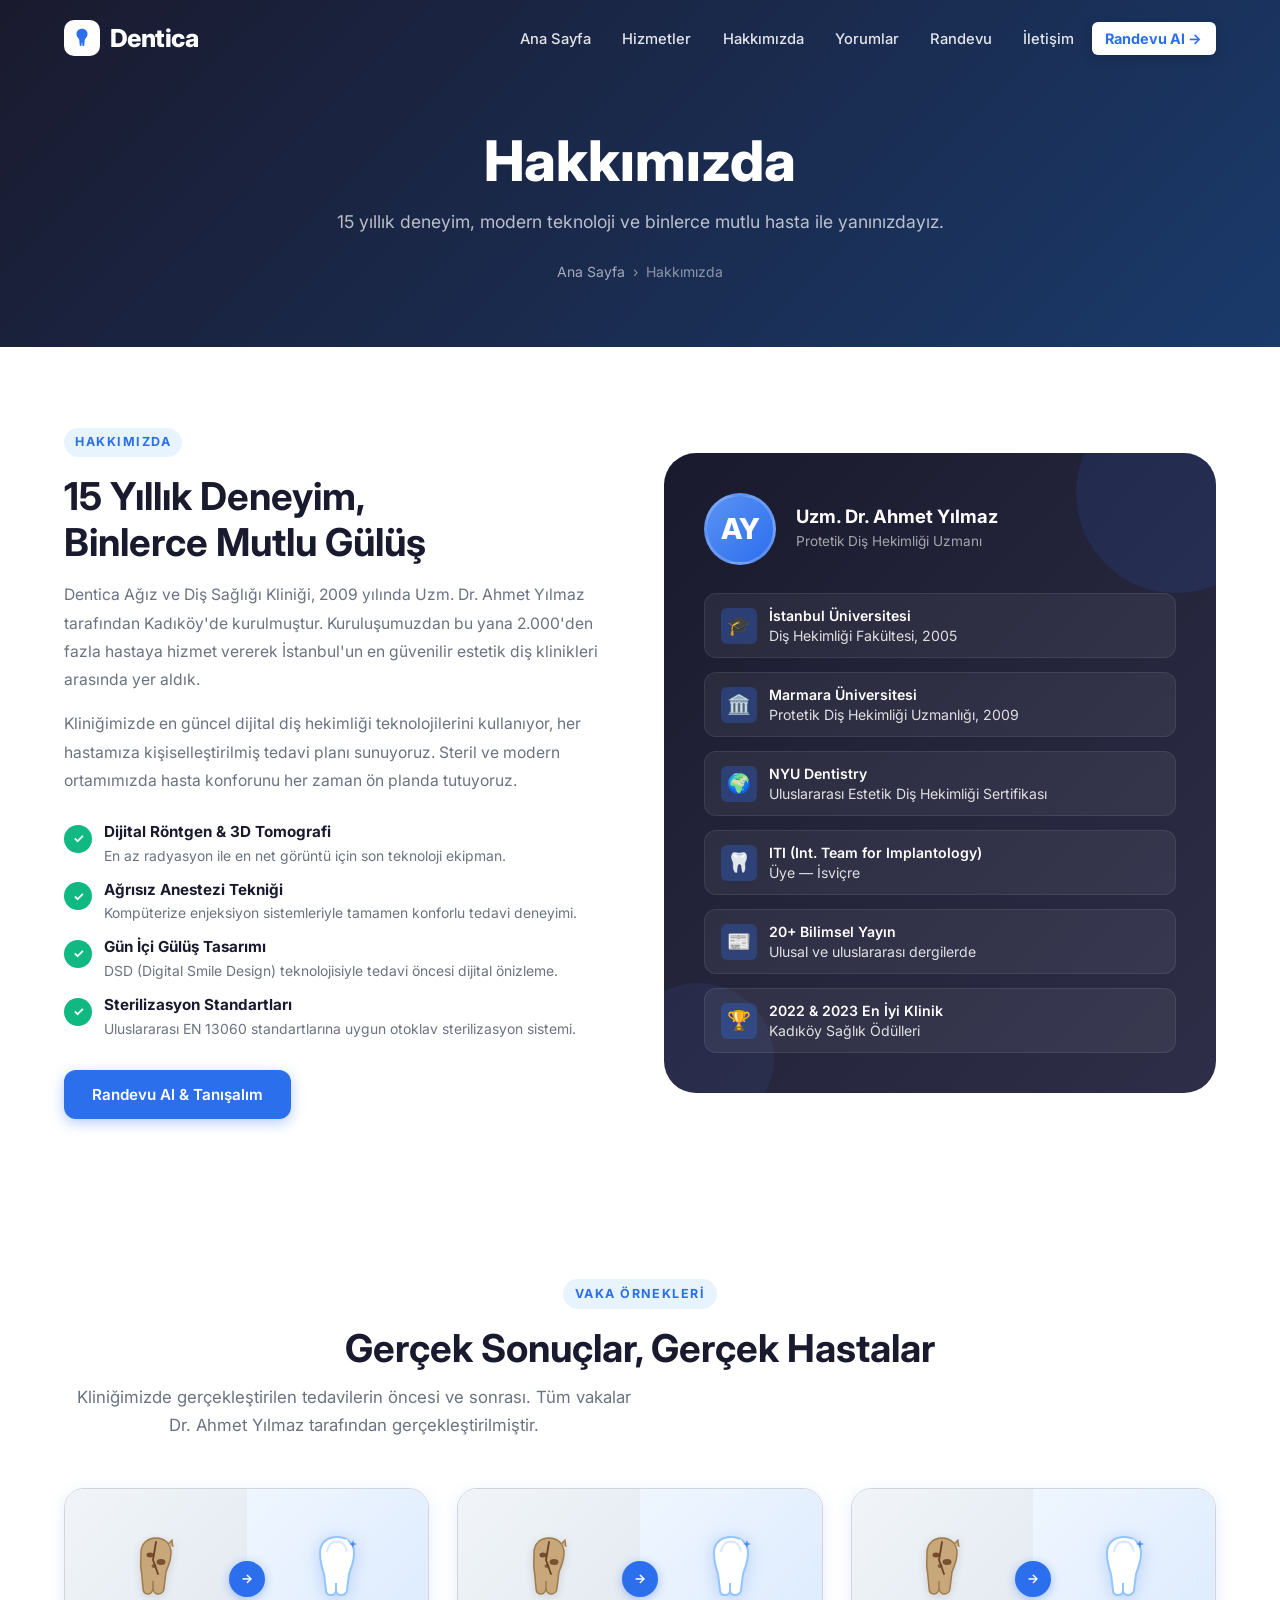
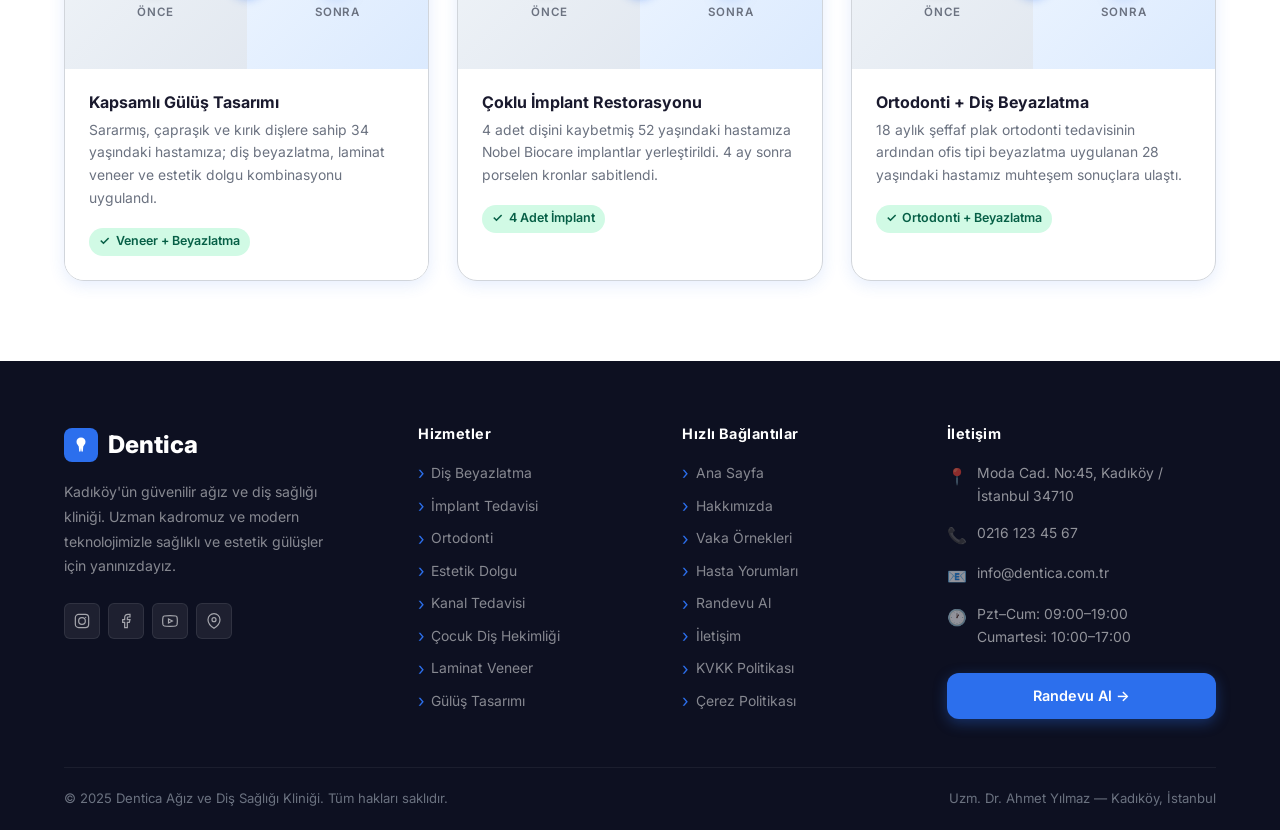
==== commit d56dccfe: "Arka plan diş dekorasyonu tamamen kaldırıldı Co-Authored-By: Claude Sonnet 4.6 <noreply@anthropic.co" ====
--- a/hakkimizda.html
+++ b/hakkimizda.html
@@ -18,14 +18,6 @@
   </style>
 </head>
 <body>
-
-<!-- Decorative background tooth -->
-<div class="bg-tooth-deco" aria-hidden="true">
-  <svg viewBox="0 0 200 280" fill="none" xmlns="http://www.w3.org/2000/svg">
-    <path d="M30 70C30 28 58 8 100 8C142 8 170 28 170 70C170 104 158 124 150 148L142 232C142 244 132 252 120 252C108 252 102 244 102 232L102 200L102 232C102 244 92 252 80 252C68 252 58 244 58 232L50 148C42 124 30 104 30 70Z" fill="white" fill-opacity="0.04" stroke="white" stroke-opacity="0.08" stroke-width="2"/>
-    <path d="M68 60C74 40 86 28 100 32C114 28 126 40 132 60" stroke="white" stroke-opacity="0.06" stroke-width="3" fill="none" stroke-linecap="round"/>
-  </svg>
-</div>
 
 <!-- ═══════════════════════════════════════════════════════════
      HEADER / NAVIGATION
--- a/css/style.css
+++ b/css/style.css
@@ -230,22 +230,6 @@
   padding: 1.1rem 0;
 }
 
-/* ── Background Tooth Decoration ────────────────── */
-.bg-tooth-deco {
-  position: fixed;
-  right: -80px;
-  top: 50%;
-  transform: translateY(-50%);
-  width: 420px;
-  height: 580px;
-  pointer-events: none;
-  z-index: 0;
-  opacity: 1;
-}
-.bg-tooth-deco svg {
-  width: 100%;
-  height: 100%;
-}
 
 /* ── Page Hero Banner ────────────────────────────── */
 .page-hero-banner {
@@ -550,12 +534,13 @@
   display: inline-block;
   color: #7ec8f7;
   font-weight: 300;
-  animation: cur-blink 0.65s step-end infinite;
+  animation: cur-blink 0.7s linear infinite;
   margin-left: 2px;
 }
 @keyframes cur-blink {
-  0%, 100% { opacity: 1; }
-  50%       { opacity: 0; }
+  0%, 48%  { opacity: 1; }
+  50%, 98% { opacity: 0; }
+  100%     { opacity: 1; }
 }
 /* ── Before/After Diş İkonları ─────────────────── */
 .tooth-icon {
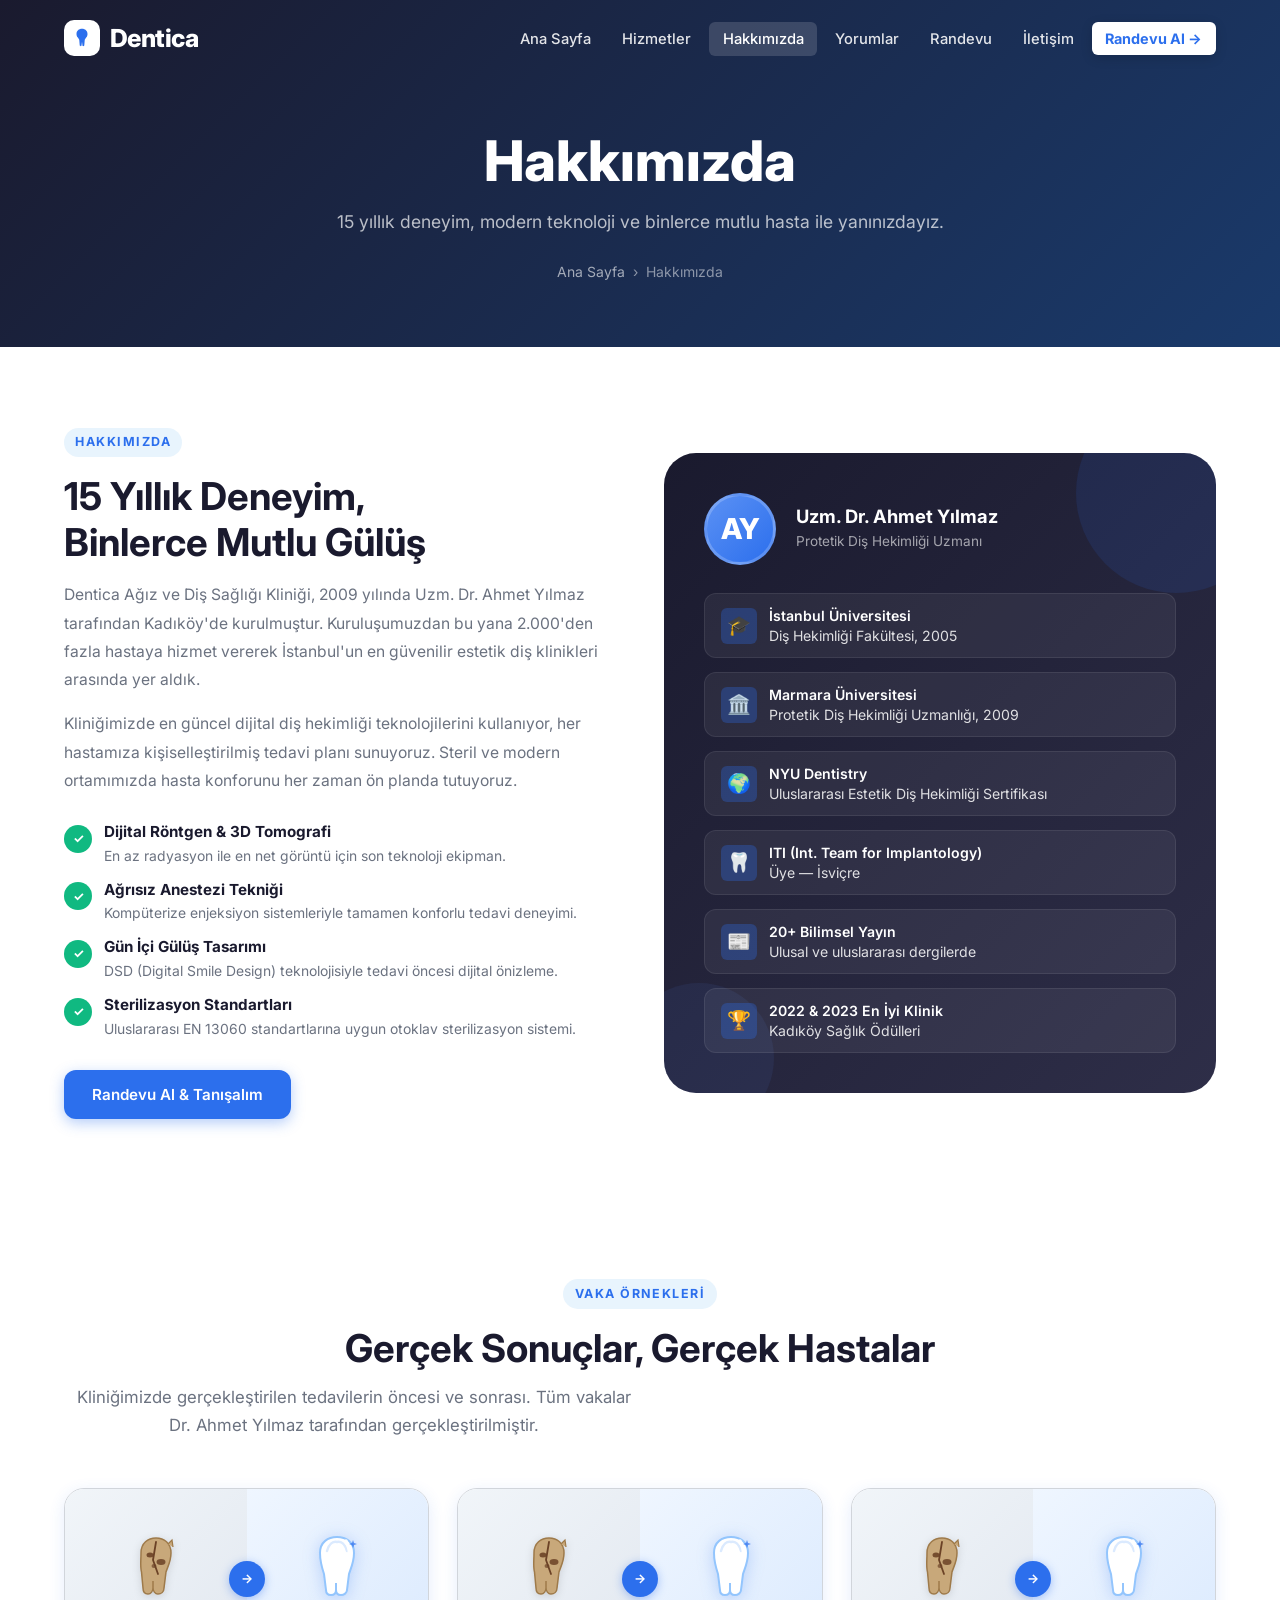
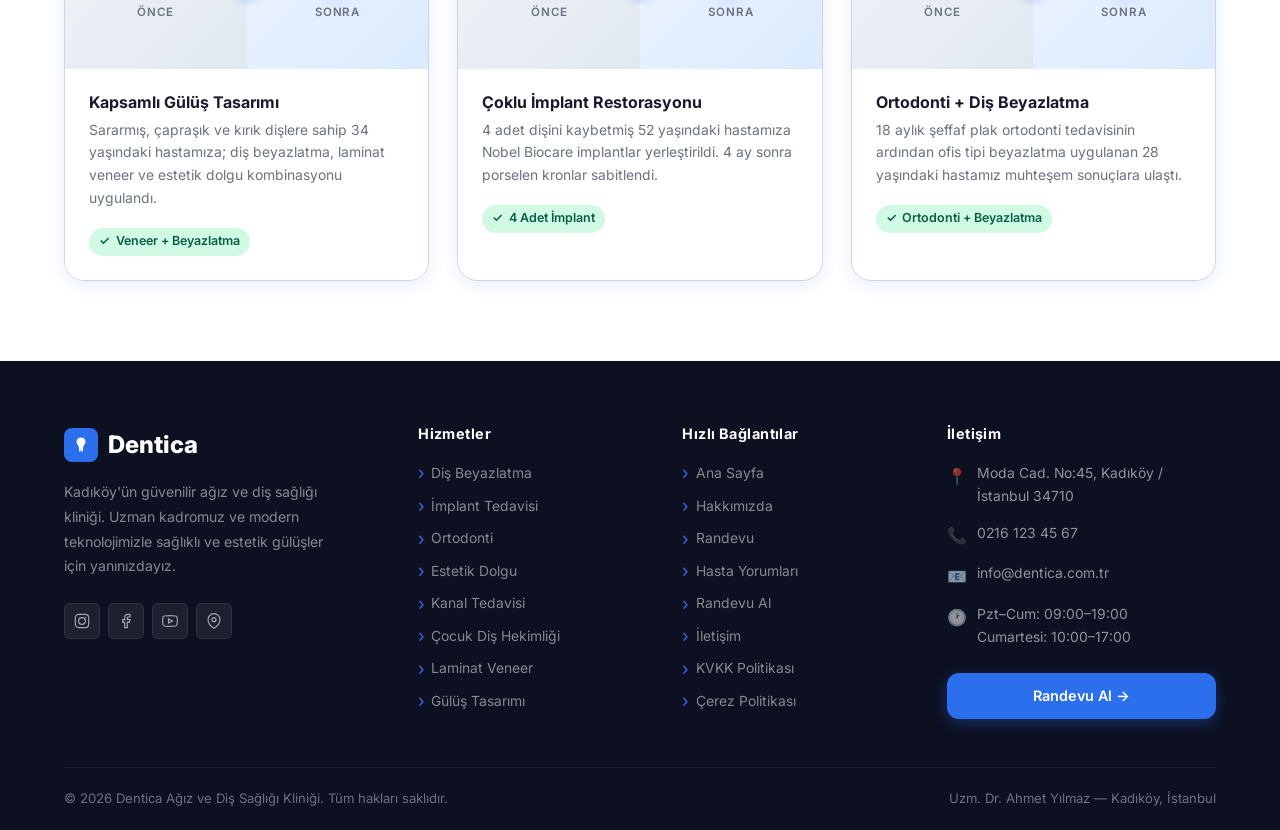
==== commit 0603870a: "Sayfa gezme eleştirisi sonrası düzeltmeler - initActiveNavLink multi-page için pathname tabanlı yapı" ====
--- a/hakkimizda.html
+++ b/hakkimizda.html
@@ -61,7 +61,7 @@
   <a href="hizmetler.html">Hizmetler</a>
   <a href="hakkimizda.html">Hakkımızda</a>
   <a href="yorumlar.html">Yorumlar</a>
-  <a href="hakkimizda.html#beforeafter">Vaka Örnekleri</a>
+  <a href="randevu.html">Randevu</a>
   <a href="iletisim.html">İletişim</a>
   <a href="randevu.html" class="btn btn-primary btn-lg">Randevu Al →</a>
 </nav>
@@ -396,7 +396,7 @@
         <ul class="footer-links" role="list">
           <li><a href="index.html">Ana Sayfa</a></li>
           <li><a href="hakkimizda.html">Hakkımızda</a></li>
-          <li><a href="hakkimizda.html#beforeafter">Vaka Örnekleri</a></li>
+          <li><a href="randevu.html">Randevu</a></li>
           <li><a href="yorumlar.html">Hasta Yorumları</a></li>
           <li><a href="randevu.html">Randevu Al</a></li>
           <li><a href="iletisim.html">İletişim</a></li>
@@ -439,7 +439,7 @@
     </div><!-- /footer-grid -->
 
     <div class="footer-bottom">
-      <p>© 2025 Dentica Ağız ve Diş Sağlığı Kliniği. Tüm hakları saklıdır.</p>
+      <p>© 2026 Dentica Ağız ve Diş Sağlığı Kliniği. Tüm hakları saklıdır.</p>
       <p>Uzm. Dr. Ahmet Yılmaz — Kadıköy, İstanbul</p>
     </div>
 
--- a/css/style.css
+++ b/css/style.css
@@ -1784,3 +1784,44 @@
   white-space: nowrap;
   border: 0;
 }
+
+/* ── İletişim Sayfası ───────────────────────────────────────── */
+.contact-cards-grid {
+  display: grid;
+  grid-template-columns: repeat(auto-fit, minmax(220px, 1fr));
+  gap: 1.5rem;
+  margin-top: 3rem;
+}
+.contact-info-card {
+  background: var(--white);
+  border: 1px solid var(--gray-mid);
+  border-radius: var(--radius-lg);
+  padding: 2rem 1.5rem;
+  text-align: center;
+  box-shadow: var(--shadow-sm);
+  transition: box-shadow var(--transition), transform var(--transition);
+}
+.contact-info-card:hover {
+  box-shadow: var(--shadow-md);
+  transform: translateY(-4px);
+}
+.contact-info-card .card-icon { font-size: 2.5rem; margin-bottom: 1rem; display: block; }
+.contact-info-card h3 { font-size: 1rem; font-weight: 700; color: var(--dark); margin-bottom: 0.5rem; }
+.contact-info-card p,
+.contact-info-card a { color: var(--gray); font-size: 0.95rem; line-height: 1.6; }
+.contact-info-card a:hover { color: var(--primary); }
+.map-placeholder {
+  background: var(--gray-light);
+  border-radius: var(--radius-lg);
+  height: 360px;
+  display: flex;
+  align-items: center;
+  justify-content: center;
+  flex-direction: column;
+  gap: 1rem;
+  border: 2px dashed var(--gray-mid);
+  margin-top: 3rem;
+}
+.map-placeholder span { font-size: 3rem; }
+.map-placeholder p { color: var(--gray); font-size: 1rem; text-align: center; }
+.map-placeholder a { color: var(--primary); font-weight: 600; text-decoration: underline; }
